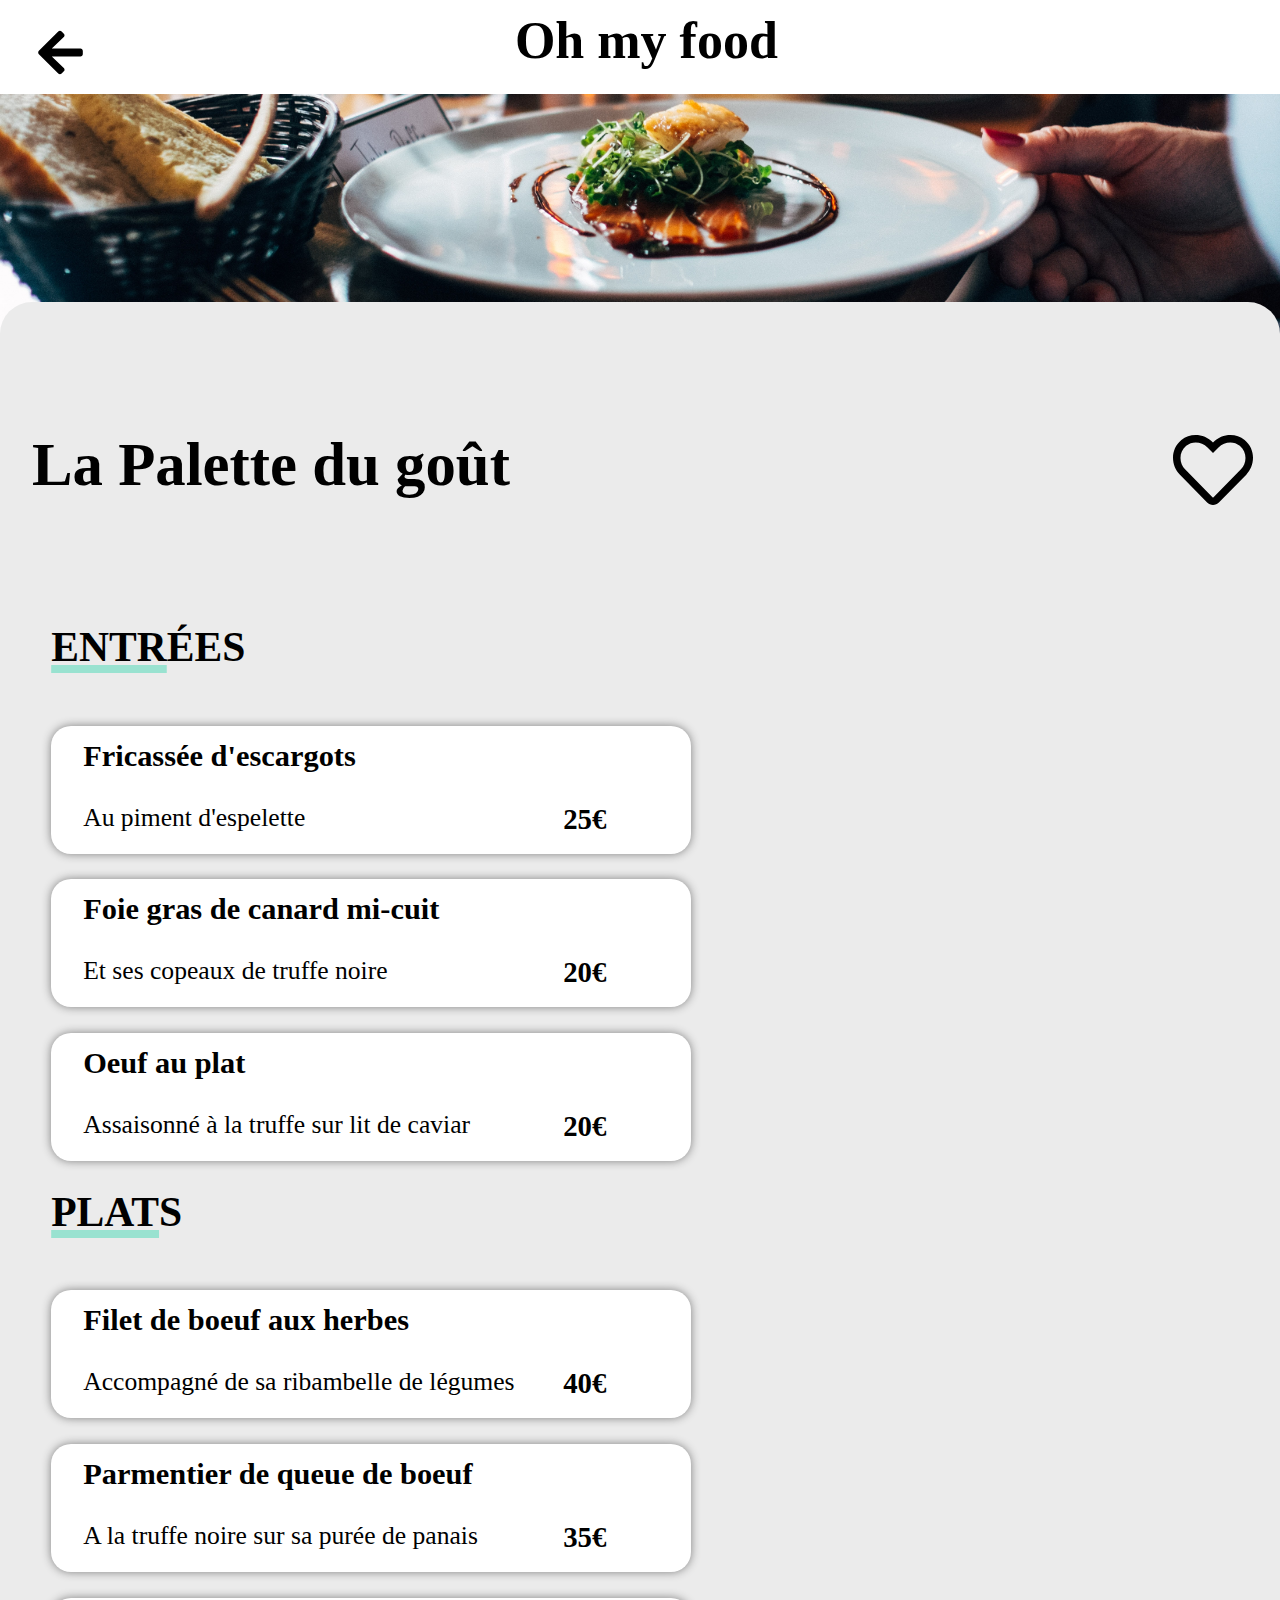
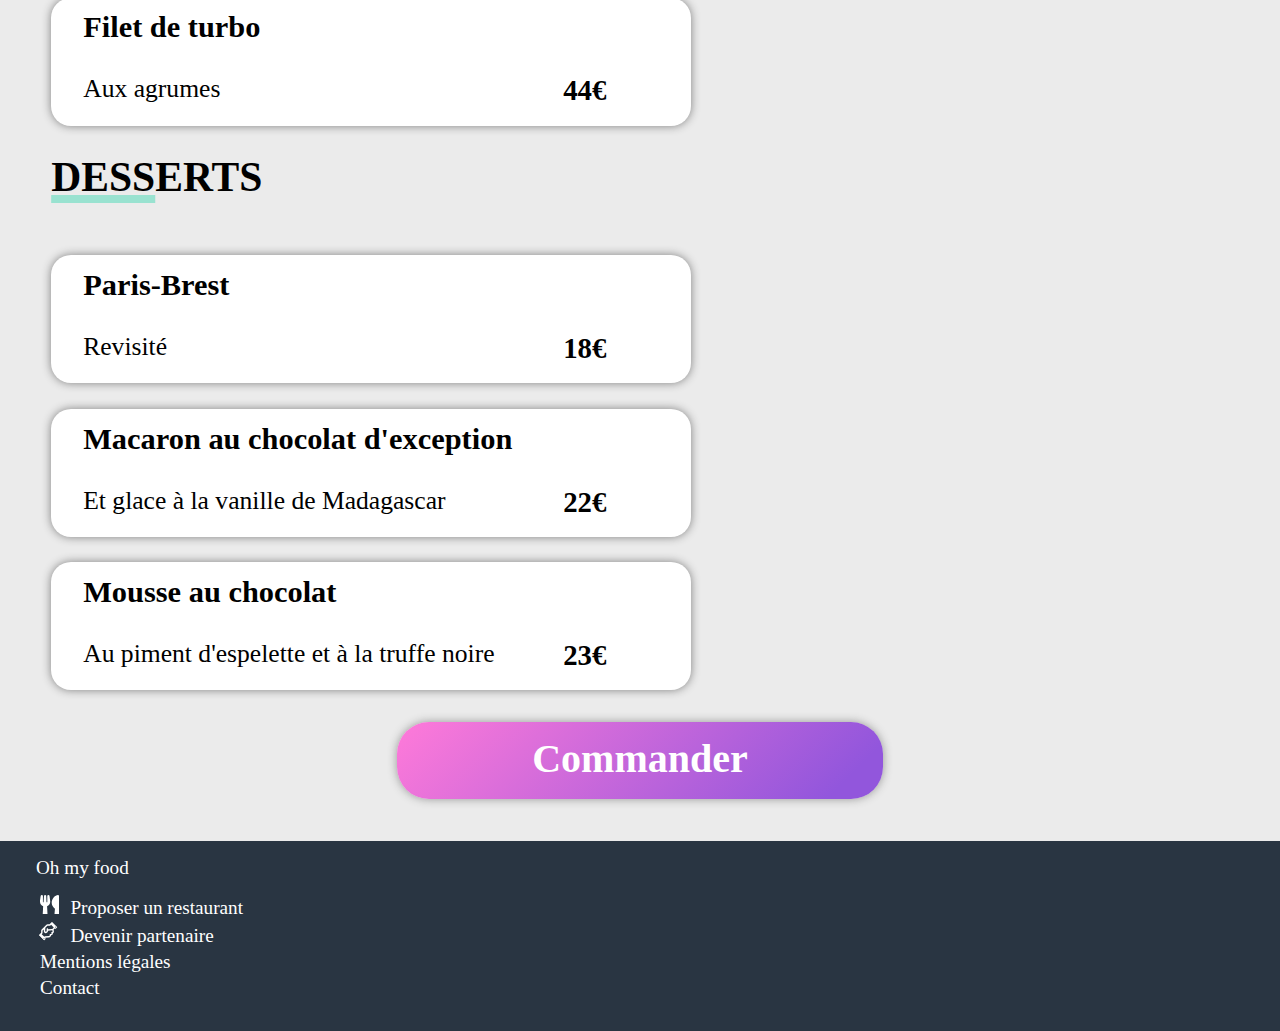
==== menu_1.html @ ae0f902d "Intégration des 4 menus" ====
<!DOCTYPE html>
<html lang="fr">
<head>
    <meta charset="UTF-8">
    <meta http-equiv="X-UA-Compatible" content="IE=edge">
    <meta name="viewport" content="width=device-width, initial-scale=1.0">
    <link rel="stylesheet" href="sass/main.css">
    <title>La Palette du goût</title>
</head>
<body class="menu">
    <header class="menu__header">
        <a href="index.html" class="menu__header__iconeRetour"></a>
        <h1 class="menu__header__logo">Oh my food</h1>
        <div class="menu__header__photo--1"></div>
    </header>
    <div class="menu__titre">
        <h2>La Palette du goût</h2>
        <div class="coeur"></div>
    </div>
    <section class="menu__entrees">
        <h3><span class="souligne">Entr</span>ées</h3>
        <input type="checkbox" id="Menu1_Item1">
        <label for="Menu1_Item1" class="item item--A1">
            <p class="item__principal">Fricassée d'escargots</p>
            <p class="item__secondaire">Au piment d'espelette</p>
            <p class="item__prix">25€</p>
            <div class="item__encoche">
                <img src="Public/img/icones/Encoche.svg" alt="">
            </div>
        </label>
        <input type="checkbox" id="Menu1_Item2">
        <label for="Menu1_Item2" class="item item--A2">
            <p class="item__principal">Foie gras de canard mi-cuit</p>
            <p class="item__secondaire">Et ses copeaux de truffe noire</p>
            <p class="item__prix">20€</p>
            <div class="item__encoche">
                <img src="Public/img/icones/Encoche.svg" alt="">
            </div>
        </label>
        <input type="checkbox" id="Menu1_Item3">
        <label for="Menu1_Item3" class="item item--A3">
            <p class="item__principal">Oeuf au plat</p>
            <p class="item__secondaire">Assaisonné à la truffe sur lit de caviar</p>
            <p class="item__prix">20€</p>
            <div class="item__encoche">
                <img src="Public/img/icones/Encoche.svg" alt="">
            </div>
        </label>
    </section>
    <section class="menu__plats">
        <h3><span class="souligne">Plat</span>s</h3>
        <input type="checkbox" id="Menu1_Item4">
        <label for="Menu1_Item4" class="item item--A4">
            <p class="item__principal">Filet de boeuf aux herbes</p>
            <p class="item__secondaire">Accompagné de sa ribambelle de légumes</p>
            <p class="item__prix">40€</p>
            <div class="item__encoche">
                <img src="Public/img/icones/Encoche.svg" alt="">
            </div>
        </label>
        <input type="checkbox" id="Menu1_Item5">
        <label for="Menu1_Item5" class="item item--A5">
            <p class="item__principal">Parmentier de queue de boeuf</p>
            <p class="item__secondaire">A la truffe noire sur sa purée de panais</p>
            <p class="item__prix">35€</p>
            <div class="item__encoche">
                <img src="Public/img/icones/Encoche.svg" alt="">
            </div>
        </label>
        <input type="checkbox" id="Menu1_Item6">
        <label for="Menu1_Item6" class="item item--A6">
            <p class="item__principal">Filet de turbo</p>
            <p class="item__secondaire">Aux agrumes</p>
            <p class="item__prix">44€</p>
            <div class="item__encoche">
                <img src="Public/img/icones/Encoche.svg" alt="">
            </div>
        </label>
    </section>
    <section class="menu__desserts">
        <h3><span class="souligne">Dess</span>erts</h3>
        <input type="checkbox" id="Menu1_Item7">
        <label for="Menu1_Item7" class="item item--A7">
            <p class="item__principal">Paris-Brest</p>
            <p class="item__secondaire">Revisité</p>
            <p class="item__prix">18€</p>
            <div class="item__encoche">
                <img src="Public/img/icones/Encoche.svg" alt="">
            </div>
        </label>
        <input type="checkbox" id="Menu1_Item8">
        <label for="Menu1_Item8" class="item item--A8">
            <p class="item__principal">Macaron au chocolat d'exception</p>
            <p class="item__secondaire">Et glace à la vanille de Madagascar</p>
            <p class="item__prix">22€</p>
            <div class="item__encoche">
                <img src="Public/img/icones/Encoche.svg" alt="">
            </div>
        </label>
        <input type="checkbox" id="Menu1_Item9">
        <label for="Menu1_Item9" class="item item--A9">
            <p class="item__principal">Mousse au chocolat</p>
            <p class="item__secondaire">Au piment d'espelette et à la truffe noire</p>
            <p class="item__prix">23€</p>
            <div class="item__encoche">
                <img src="Public/img/icones/Encoche.svg" alt="">
            </div>
        </label>
    </section>
    <div class="menu__commande">
        <div class="bouton">Commander</div>
    </div>
    <footer class="menu__footer">
        <div class="menu__footer__logo">Oh my food</div>
        <nav class="menu__footer__navigation">
            <ul>
                <li>Proposer un restaurant</li>
                <li>Devenir partenaire</li>
                <li>Mentions légales</li>
                <li>Contact</li>
            </ul>
        </nav>
    </footer>
</body>
</html>
---- sass/main.css ----
@font-face {
  font-family: 'Roboto';
  src: url("../../Public/fonts/Roboto-Regular.ttf") format("truetype");
}

@font-face {
  font-family: 'Shrikhand';
  src: url("../../Public/fonts/Shrikhand-Regular.ttf") format("truetype");
}

@-webkit-keyframes Rotation {
  0% {
    -webkit-transform: rotate(0deg);
            transform: rotate(0deg);
  }
  10% {
    -webkit-transform: rotate(40deg);
            transform: rotate(40deg);
  }
  20% {
    -webkit-transform: rotate(80deg);
            transform: rotate(80deg);
  }
  30% {
    -webkit-transform: rotate(120deg);
            transform: rotate(120deg);
  }
  40% {
    -webkit-transform: rotate(160deg);
            transform: rotate(160deg);
  }
  50% {
    -webkit-transform: rotate(200deg);
            transform: rotate(200deg);
  }
  60% {
    -webkit-transform: rotate(240deg);
            transform: rotate(240deg);
  }
  70% {
    -webkit-transform: rotate(280deg);
            transform: rotate(280deg);
  }
  80% {
    -webkit-transform: rotate(320deg);
            transform: rotate(320deg);
  }
  90% {
    -webkit-transform: rotate(360deg);
            transform: rotate(360deg);
  }
  100% {
    -webkit-transform: rotate(360deg);
            transform: rotate(360deg);
  }
}

@keyframes Rotation {
  0% {
    -webkit-transform: rotate(0deg);
            transform: rotate(0deg);
  }
  10% {
    -webkit-transform: rotate(40deg);
            transform: rotate(40deg);
  }
  20% {
    -webkit-transform: rotate(80deg);
            transform: rotate(80deg);
  }
  30% {
    -webkit-transform: rotate(120deg);
            transform: rotate(120deg);
  }
  40% {
    -webkit-transform: rotate(160deg);
            transform: rotate(160deg);
  }
  50% {
    -webkit-transform: rotate(200deg);
            transform: rotate(200deg);
  }
  60% {
    -webkit-transform: rotate(240deg);
            transform: rotate(240deg);
  }
  70% {
    -webkit-transform: rotate(280deg);
            transform: rotate(280deg);
  }
  80% {
    -webkit-transform: rotate(320deg);
            transform: rotate(320deg);
  }
  90% {
    -webkit-transform: rotate(360deg);
            transform: rotate(360deg);
  }
  100% {
    -webkit-transform: rotate(360deg);
            transform: rotate(360deg);
  }
}

@-webkit-keyframes Deroulement {
  0% {
    opacity: 0;
    margin-top: 10px;
  }
  100% {
    opacity: 1;
    margin-top: 0px;
  }
}

@keyframes Deroulement {
  0% {
    opacity: 0;
    margin-top: 10px;
  }
  100% {
    opacity: 1;
    margin-top: 0px;
  }
}

input[id*=Item] {
  display: none;
}

.item {
  display: block;
  position: relative;
  -webkit-box-sizing: border-box;
          box-sizing: border-box;
  overflow: hidden;
  -ms-flex-negative: 5;
      flex-shrink: 5;
  -webkit-box-flex: 0;
      -ms-flex-positive: 0;
          flex-grow: 0;
  margin: 0.8rem 4%;
  padding: 0;
  background-color: white;
  border-radius: 20px;
  -webkit-box-shadow: 0 0 10px grey;
          box-shadow: 0 0 10px grey;
  font-family: 'Roboto';
  -webkit-transition: all ease 2s;
  transition: all ease 2s;
}

@media screen and (max-width: 400px) {
  .item {
    width: 19rem;
    height: 3.8rem;
  }
}

@media screen and (min-width: 400px) and (max-width: 450px) {
  .item {
    width: 22rem;
    height: 4.4rem;
  }
}

@media screen and (min-width: 450px) and (max-width: 500px) {
  .item {
    width: 25rem;
    height: 5rem;
  }
}

@media screen and (min-width: 500px) and (max-width: 550px) {
  .item {
    width: 28rem;
    height: 5.6rem;
  }
}

@media screen and (min-width: 550px) and (max-width: 600px) {
  .item {
    width: 31rem;
    height: 6.2rem;
  }
}

@media screen and (min-width: 600px) and (max-width: 650px) {
  .item {
    width: 34rem;
    height: 6.8rem;
  }
}

@media screen and (min-width: 650px) and (max-width: 700px) {
  .item {
    width: 37rem;
    height: 7.4rem;
  }
}

@media screen and (min-width: 700px) {
  .item {
    width: 40rem;
    height: 8rem;
  }
}

.item__principal {
  -webkit-box-sizing: border-box;
          box-sizing: border-box;
  position: relative;
  padding: 2.0% 0 0 5%;
  width: 100%;
  height: 50%;
  margin: 0;
  border-top-left-radius: 20px;
  border-top-right-radius: 20px;
  overflow: hidden;
  white-space: nowrap;
  text-overflow: ellipsis;
  font-weight: bold;
  -webkit-transition: all 0.6s ease-in-out;
  transition: all 0.6s ease-in-out;
}

@media screen and (max-width: 400px) {
  .item__principal {
    font-size: 0.9rem;
  }
}

@media screen and (min-width: 400px) and (max-width: 450px) {
  .item__principal {
    font-size: 1rem;
  }
}

@media screen and (min-width: 450px) and (max-width: 500px) {
  .item__principal {
    font-size: 1.1rem;
  }
}

@media screen and (min-width: 500px) and (max-width: 550px) {
  .item__principal {
    font-size: 1.3rem;
  }
}

@media screen and (min-width: 550px) and (max-width: 600px) {
  .item__principal {
    font-size: 1.4rem;
  }
}

@media screen and (min-width: 600px) and (max-width: 650px) {
  .item__principal {
    font-size: 1.5rem;
  }
}

@media screen and (min-width: 650px) and (max-width: 700px) {
  .item__principal {
    font-size: 1.6rem;
  }
}

@media screen and (min-width: 700px) and (max-width: 750px) {
  .item__principal {
    font-size: 1.7rem;
  }
}

@media screen and (min-width: 750px) and (max-width: 800px) {
  .item__principal {
    font-size: 1.8rem;
  }
}

@media screen and (min-width: 800px) {
  .item__principal {
    font-size: 1.9rem;
  }
}

.item__secondaire {
  -webkit-box-sizing: border-box;
          box-sizing: border-box;
  position: relative;
  width: 80%;
  height: 50%;
  margin: 0;
  padding: 2.0% 0 0 5%;
  border-bottom-left-radius: 20px;
  overflow: hidden;
  white-space: nowrap;
  text-overflow: ellipsis;
  font-size: 0.8rem;
  -webkit-transition: all 0.6s ease-in-out;
  transition: all 0.6s ease-in-out;
}

@media screen and (max-width: 400px) {
  .item__secondaire {
    font-size: 0.7rem;
  }
}

@media screen and (min-width: 400px) and (max-width: 450px) {
  .item__secondaire {
    font-size: 0.8rem;
  }
}

@media screen and (min-width: 450px) and (max-width: 500px) {
  .item__secondaire {
    font-size: 0.9rem;
  }
}

@media screen and (min-width: 500px) and (max-width: 550px) {
  .item__secondaire {
    font-size: 1rem;
  }
}

@media screen and (min-width: 550px) and (max-width: 600px) {
  .item__secondaire {
    font-size: 1.1rem;
  }
}

@media screen and (min-width: 600px) and (max-width: 650px) {
  .item__secondaire {
    font-size: 1.2rem;
  }
}

@media screen and (min-width: 650px) and (max-width: 700px) {
  .item__secondaire {
    font-size: 1.3rem;
  }
}

@media screen and (min-width: 700px) and (max-width: 750px) {
  .item__secondaire {
    font-size: 1.4rem;
  }
}

@media screen and (min-width: 750px) and (max-width: 800px) {
  .item__secondaire {
    font-size: 1.5rem;
  }
}

@media screen and (min-width: 800px) {
  .item__secondaire {
    font-size: 1.6rem;
  }
}

.item__prix {
  -webkit-box-sizing: border-box;
          box-sizing: border-box;
  position: relative;
  width: 20%;
  height: 50%;
  margin: 0;
  padding: 2.0% 0 0 0;
  bottom: 50%;
  left: 80%;
  border-bottom-right-radius: 20px;
  font-weight: bold;
  text-align: left;
  -webkit-transition: all 0.6s ease-in-out;
  transition: all 0.6s ease-in-out;
}

@media screen and (max-width: 400px) {
  .item__prix {
    font-size: 0.9rem;
  }
}

@media screen and (min-width: 400px) and (max-width: 450px) {
  .item__prix {
    font-size: 1rem;
  }
}

@media screen and (min-width: 450px) and (max-width: 500px) {
  .item__prix {
    font-size: 1.1rem;
  }
}

@media screen and (min-width: 500px) and (max-width: 550px) {
  .item__prix {
    font-size: 1.2rem;
  }
}

@media screen and (min-width: 550px) and (max-width: 600px) {
  .item__prix {
    font-size: 1.3rem;
  }
}

@media screen and (min-width: 600px) and (max-width: 650px) {
  .item__prix {
    font-size: 1.4rem;
  }
}

@media screen and (min-width: 650px) and (max-width: 700px) {
  .item__prix {
    font-size: 1.5rem;
  }
}

@media screen and (min-width: 700px) and (max-width: 750px) {
  .item__prix {
    font-size: 1.6rem;
  }
}

@media screen and (min-width: 750px) and (max-width: 800px) {
  .item__prix {
    font-size: 1.7rem;
  }
}

@media screen and (min-width: 800px) {
  .item__prix {
    font-size: 1.8rem;
  }
}

.item__encoche {
  position: relative;
  -webkit-box-sizing: border-box;
          box-sizing: border-box;
  width: 0%;
  height: 100%;
  margin: 0;
  bottom: 150%;
  left: 100%;
  margin: 0;
  background-color: #99E2D0;
  border-radius: 0 20px 20px 0;
  -webkit-transition: all 0.5s ease-in-out;
  transition: all 0.5s ease-in-out;
}

.item__encoche img {
  position: absolute;
  -webkit-box-sizing: border-box;
          box-sizing: border-box;
  background-color: #fff;
  width: 30px;
  height: 30px;
  border-radius: 50% 50%;
  margin: 0;
  padding: 4%;
  bottom: 24%;
}

@media screen and (max-width: 400px) {
  .item__encoche img {
    width: 30px;
    height: 30px;
  }
}

@media screen and (min-width: 400px) and (max-width: 450px) {
  .item__encoche img {
    width: 34px;
    height: 34px;
  }
}

@media screen and (min-width: 450px) and (max-width: 500px) {
  .item__encoche img {
    width: 38px;
    height: 38px;
  }
}

@media screen and (min-width: 500px) and (max-width: 550px) {
  .item__encoche img {
    width: 42px;
    height: 42px;
  }
}

@media screen and (min-width: 550px) and (max-width: 600px) {
  .item__encoche img {
    width: 46px;
    height: 46px;
  }
}

@media screen and (min-width: 600px) and (max-width: 650px) {
  .item__encoche img {
    width: 50px;
    height: 50px;
  }
}

@media screen and (min-width: 650px) and (max-width: 700px) {
  .item__encoche img {
    width: 54px;
    height: 54px;
  }
}

@media screen and (min-width: 700px) and (max-width: 750px) {
  .item__encoche img {
    width: 58px;
    height: 58px;
  }
}

@media screen and (min-width: 750px) and (max-width: 800px) {
  .item__encoche img {
    width: 62px;
    height: 62px;
  }
}

@media screen and (min-width: 800px) {
  .item__encoche img {
    width: 66px;
    height: 66px;
  }
}

.item:hover > .item__principal, input:checked + label > .item__principal {
  border-top-right-radius: 0;
  width: 80%;
}

.item:hover > .item__secondaire, input:checked + label > .item__secondaire {
  width: 60%;
}

.item:hover > .item__prix, input:checked + label > .item__prix {
  border-bottom-right-radius: 0;
  left: 60%;
  padding: 2.0% 5% 0 5%;
}

.item:hover > .item__encoche, input:checked + label > .item__encoche {
  padding: 5%;
  left: 80%;
  width: 20%;
}

input:not(:checked) + label:hover > .item__encoche img {
  -webkit-animation: Rotation 0.6s linear 0s 1 normal;
          animation: Rotation 0.6s linear 0s 1 normal;
}

.carte {
  -webkit-box-sizing: border-box;
          box-sizing: border-box;
  position: relative;
  width: 90%;
  max-width: 43rem;
  height: 18rem;
  margin: 0 5% 8% 5%;
  padding: 0;
  border-radius: 2rem 2rem;
  background-color: #fff;
  display: -webkit-box;
  display: -ms-flexbox;
  display: flex;
  -webkit-box-orient: vertical;
  -webkit-box-direction: normal;
      -ms-flex-flow: column nowrap;
          flex-flow: column nowrap;
  -webkit-box-pack: start;
      -ms-flex-pack: start;
          justify-content: flex-start;
  font-size: 1rem;
}

@media screen and (min-width: 500px) {
  .carte {
    height: 22rem;
  }
}

@media screen and (min-width: 1150px) {
  .carte {
    margin: 2.5rem auto;
    width: 32rem;
  }
}

.carte:hover {
  -webkit-box-shadow: 0 0 1.5rem #9356dc;
          box-shadow: 0 0 1.5rem #9356dc;
}

.carte:-webkit-any-link {
  -webkit-text-decoration: 0;
          text-decoration: 0;
  color: black;
  font-weight: normal;
}

.carte:-moz-any-link {
  text-decoration: 0;
  color: black;
  font-weight: normal;
}

.carte:any-link {
  -webkit-text-decoration: 0;
          text-decoration: 0;
  color: black;
  font-weight: normal;
}

.carte__photo {
  -webkit-box-sizing: border-box;
          box-sizing: border-box;
  position: relative;
  width: 100%;
  height: 70%;
  margin: 0 0 4% 0;
  padding: 0;
  border-top-left-radius: 2rem 2rem;
  border-top-right-radius: 2rem 2rem;
}

@media screen and (min-width: 500px) {
  .carte__photo {
    height: 75%;
  }
}

.carte__photo__nouveau {
  -webkit-box-sizing: border-box;
          box-sizing: border-box;
  position: absolute;
  width: 25%;
  min-width: 5.5rem;
  max-width: 9rem;
  height: 12%;
  min-height: 2rem;
  max-width: 4rem;
  top: 10%;
  right: 4%;
  padding: 1.8% 2% 1.5% 2%;
  background-color: #98e2cf;
  color: #26876f;
  font-weight: bold;
  text-align: center;
}

@media screen and (min-width: 500px) {
  .carte__photo__nouveau {
    height: 12%;
    padding: 1% 1.5% 1% 1.5%;
  }
}

.carte__photo--1 {
  background-image: url(../../public/img/restaurants/LaPaletteDuGout.jpg);
  background-repeat: no-repeat;
  background-size: cover;
  background-position: center;
}

@media screen and (min-width: 430px) {
  .carte__photo--1 {
    background-position: top 20%;
  }
}

.carte__photo--2 {
  background-image: url(../../public/img/restaurants/LaNoteEnchantee.jpg);
  background-repeat: no-repeat;
  background-size: cover;
  background-position: top 55% left 0%;
}

@media screen and (min-width: 380px) {
  .carte__photo--2 {
    background-position: top 60%;
  }
}

@media screen and (min-width: 400px) {
  .carte__photo--2 {
    background-position: top 90%;
  }
}

@media screen and (min-width: 500px) {
  .carte__photo--2 {
    background-position: top 90%;
  }
}

.carte__photo--3 {
  background-image: url(../../public/img/restaurants/LaFrancaise.jpg);
  background-repeat: no-repeat;
  background-size: cover;
  background-position: top 60% left 35%;
}

@media screen and (min-width: 400px) {
  .carte__photo--3 {
    background-position: top 90% left 25%;
  }
}

.carte__photo--4 {
  background-image: url(../../public/img/restaurants/LeDeliceDesSens.jpg);
  background-repeat: no-repeat;
  background-size: cover;
  background-position: top 80% left 0%;
}

.carte__nom {
  -webkit-box-sizing: border-box;
          box-sizing: border-box;
  position: relative;
  display: -webkit-box;
  display: -ms-flexbox;
  display: flex;
  -webkit-box-orient: horizontal;
  -webkit-box-direction: normal;
      -ms-flex-flow: row nowrap;
          flex-flow: row nowrap;
  -webkit-box-pack: start;
      -ms-flex-pack: start;
          justify-content: flex-start;
  width: 100%;
  height: 12.5%;
  padding: 0;
  margin: 2% 2% 0 5%;
  font-size: 1.2rem;
}

@media screen and (min-width: 500px) {
  .carte__nom {
    margin: -1% 2% 1% 5%;
    height: 10%;
    font-size: 1.4rem;
  }
}

.carte__nom__texte {
  -webkit-box-sizing: border-box;
          box-sizing: border-box;
  position: absolute;
  top: 0%;
  left: 0%;
  width: 70%;
  height: 100%;
  padding: 0;
  margin: 0;
  font-weight: bold;
}

.carte__nom__coeur {
  -webkit-box-sizing: border-box;
          box-sizing: border-box;
  position: absolute;
  top: 0%;
  left: 83%;
  background-image: url(../../public/img/icones/CoeurVide.svg);
  background-repeat: no-repeat;
  background-size: cover;
  width: 1.8rem;
  height: 1.8rem;
  padding: 0;
  margin: 0;
  -webkit-transition: all ease 500ms;
  transition: all ease 500ms;
}

@media screen and (min-width: 500px) {
  .carte__nom__coeur {
    width: 2.25rem;
    height: 2.25rem;
    left: 80%;
  }
}

.carte__nom__coeur:hover {
  background-image: url(../../public/img/icones/CoeurPlein.svg);
}

.carte__lieu {
  -webkit-box-sizing: border-box;
          box-sizing: border-box;
  position: relative;
  width: 100%;
  height: 15%;
  padding: 0;
  margin: -2% 2% 1% 5%;
  font-size: 1.1rem;
}

@media screen and (min-width: 500px) {
  .carte__lieu {
    height: 12.5%;
    font-size: 1.3rem;
  }
}

.fonction__carte {
  -webkit-box-sizing: border-box;
          box-sizing: border-box;
  position: relative;
  display: -webkit-box;
  display: -ms-flexbox;
  display: flex;
  -webkit-box-orient: horizontal;
  -webkit-box-direction: normal;
      -ms-flex-flow: row nowrap;
          flex-flow: row nowrap;
  -webkit-box-pack: start;
      -ms-flex-pack: start;
          justify-content: flex-start;
  -webkit-box-align: center;
      -ms-flex-align: center;
          align-items: center;
  background-color: #ebebeb;
  width: 90%;
  max-width: 35rem;
  height: 5rem;
  margin: 6% 5% 6% 5%;
  padding: 0;
  border-radius: 1rem 1rem;
  -webkit-box-shadow: 0 0 0.8rem #afafaf;
          box-shadow: 0 0 0.8rem #afafaf;
}

@media screen and (min-width: 400px) {
  .fonction__carte {
    height: 6rem;
  }
}

@media screen and (min-width: 550px) {
  .fonction__carte {
    height: 7rem;
  }
}

@media screen and (min-width: 1150px) {
  .fonction__carte {
    height: 6rem;
    width: 22rem;
    margin: 3rem 1rem;
  }
}

.fonction__carte__num {
  -webkit-box-sizing: border-box;
          box-sizing: border-box;
  position: absolute;
  width: 2rem;
  height: 2rem;
  margin: 0;
  padding: 0.4em;
  left: -5%;
  border-radius: 50% 50%;
  background-color: #9356DC;
  text-align: center;
  font-weight: bold;
  font-size: 1rem;
  color: white;
}

@media screen and (min-width: 425px) {
  .fonction__carte__num {
    left: -4.75%;
  }
}

@media screen and (min-width: 450px) {
  .fonction__carte__num {
    left: -4.5%;
    width: 2.25rem;
    height: 2.25rem;
    font-size: 1.2rem;
    padding: 0.35em;
  }
}

@media screen and (min-width: 475px) {
  .fonction__carte__num {
    left: -4.25%;
  }
}

@media screen and (min-width: 500px) {
  .fonction__carte__num {
    left: -4%;
  }
}

@media screen and (min-width: 525px) {
  .fonction__carte__num {
    left: -3.75%;
  }
}

@media screen and (min-width: 550px) {
  .fonction__carte__num {
    left: -3.85%;
    width: 2.5rem;
    height: 2.5rem;
    font-size: 1.4rem;
    padding: 0.25em;
  }
}

@media screen and (min-width: 575px) {
  .fonction__carte__num {
    left: -3.7%;
  }
}

@media screen and (min-width: 600px) {
  .fonction__carte__num {
    left: -3.6%;
  }
}

@media screen and (min-width: 625px) {
  .fonction__carte__num {
    left: -3.3%;
  }
}

@media screen and (min-width: 1150px) {
  .fonction__carte__num {
    left: -5%;
  }
}

.fonction__carte__icone {
  -webkit-box-sizing: border-box;
          box-sizing: border-box;
  position: absolute;
  width: 1.5rem;
  height: 1.5rem;
  left: 13%;
}

.fonction__carte__icone--1 {
  background-image: url(../../public/img/icones/Smartphone.svg);
  background-repeat: no-repeat;
  background-size: contain;
}

.fonction__carte__icone--2 {
  background-image: url(../../public/img/icones/Liste.svg);
  background-repeat: no-repeat;
  background-size: contain;
}

.fonction__carte__icone--3 {
  background-image: url(../../public/img/icones/Store.svg);
  background-repeat: no-repeat;
  background-size: contain;
}

@media screen and (min-width: 400px) {
  .fonction__carte__icone {
    width: 1.7rem;
    height: 1.7rem;
  }
}

@media screen and (min-width: 550px) {
  .fonction__carte__icone {
    width: 2rem;
    height: 2rem;
  }
}

@media screen and (min-width: 650px) {
  .fonction__carte__icone {
    width: 2.1rem;
    height: 2.1rem;
  }
}

.fonction__carte__texte {
  -webkit-box-sizing: border-box;
          box-sizing: border-box;
  position: absolute;
  width: 70%;
  height: 1.5rem;
  left: 27%;
  font-size: 1rem;
}

@media screen and (min-width: 400px) {
  .fonction__carte__texte {
    font-size: 1.2rem;
  }
}

@media screen and (min-width: 550px) {
  .fonction__carte__texte {
    font-size: 1.4rem;
  }
}

.Accueil {
  -webkit-box-sizing: border-box;
          box-sizing: border-box;
  position: relative;
  box-sizing: border-box;
  margin: 0;
  min-width: 320px;
  background-color: #ebebeb;
  font-family: 'Roboto';
}

.Accueil .header {
  -webkit-box-sizing: border-box;
          box-sizing: border-box;
  width: 100%;
  margin: 0;
  padding: 0 0 2% 0;
}

.Accueil .header__logo {
  -webkit-box-sizing: border-box;
          box-sizing: border-box;
  position: relative;
  width: 100%;
  height: 2.5rem;
  margin-top: 1%;
  font-family: 'Shrikhand';
  font-size: 2rem;
  text-align: center;
}

@media screen and (min-width: 400px) {
  .Accueil .header__logo {
    font-size: 2.25rem;
  }
}

@media screen and (min-width: 500px) {
  .Accueil .header__logo {
    font-size: 2.5rem;
  }
}

@media screen and (min-width: 600px) {
  .Accueil .header__logo {
    font-size: 2.75rem;
  }
}

@media screen and (min-width: 700px) {
  .Accueil .header__logo {
    font-size: 3rem;
  }
}

@media screen and (min-width: 800px) {
  .Accueil .header__logo {
    font-size: 3.25rem;
  }
}

.Accueil .header__localisation {
  -webkit-box-sizing: border-box;
          box-sizing: border-box;
  position: relative;
  width: 100%;
  height: 3rem;
  margin: 0;
  padding: 0 20%;
  display: -webkit-box;
  display: -ms-flexbox;
  display: flex;
  -webkit-box-orient: horizontal;
  -webkit-box-direction: normal;
      -ms-flex-flow: row nowrap;
          flex-flow: row nowrap;
  -webkit-box-pack: center;
      -ms-flex-pack: center;
          justify-content: center;
  background-color: #afafaf;
}

@media screen and (min-width: 450px) {
  .Accueil .header__localisation {
    padding: 0 24%;
  }
}

@media screen and (min-width: 550px) {
  .Accueil .header__localisation {
    padding: 0 25%;
  }
}

@media screen and (min-width: 650px) {
  .Accueil .header__localisation {
    padding: 0 26%;
  }
}

@media screen and (min-width: 750px) {
  .Accueil .header__localisation {
    padding: 0 27%;
  }
}

@media screen and (min-width: 950px) {
  .Accueil .header__localisation {
    padding: 0 32%;
  }
}

.Accueil .header__localisation__icone {
  -webkit-box-sizing: border-box;
          box-sizing: border-box;
  position: relative;
  width: 2rem;
  height: 2rem;
  margin: auto 0.25rem auto 0;
  background-image: url(../../public/img/icones/Localisation.svg);
  background-color: #afafaf;
  background-position: center;
  background-repeat: no-repeat;
  background-size: 50%;
}

.Accueil .header__localisation__champ {
  -webkit-box-sizing: border-box;
          box-sizing: border-box;
  position: relative;
  width: 65%;
  height: 100%;
  margin: 0 0 0 0.25rem;
  border: 0;
  outline: 0;
  background-color: #afafaf;
  color: black;
  font-size: 1rem;
}

.Accueil .header__titre1 {
  -webkit-box-sizing: border-box;
          box-sizing: border-box;
  position: relative;
  width: 100%;
  height: auto;
  margin: 5% 0 1% 0;
  padding: 0 16% 0 16%;
  font-size: 1.5rem;
  text-align: center;
}

@media screen and (min-width: 700px) {
  .Accueil .header__titre1 {
    font-size: 1.7rem;
  }
}

@media screen and (min-width: 800px) {
  .Accueil .header__titre1 {
    margin: 3% 0 1% 0;
  }
}

@media screen and (min-width: 1000px) {
  .Accueil .header__titre1 {
    margin: 2% 0 1% 0;
    font-size: 2rem;
  }
}

.Accueil .header__titre2 {
  -webkit-box-sizing: border-box;
          box-sizing: border-box;
  position: relative;
  width: 100%;
  height: auto;
  margin: 1% 0 3% 0;
  padding: 0 7% 0 7%;
  text-align: center;
  font-size: 1rem;
  font-weight: normal;
}

@media screen and (min-width: 700px) {
  .Accueil .header__titre2 {
    font-size: 1.2rem;
  }
}

@media screen and (min-width: 800px) {
  .Accueil .header__titre2 {
    margin: 1% 0 1% 0;
  }
}

@media screen and (min-width: 1000px) {
  .Accueil .header__titre2 {
    font-size: 1.5rem;
    margin: 0.5% 0 2% 0;
  }
}

.Accueil .header__bouton {
  position: relative;
  width: 60%;
  min-width: 13rem;
  max-width: 18rem;
  height: 2.5rem;
  margin: 5% auto;
  padding-top: 0.8rem;
  background: linear-gradient(135deg, #ff7ad9, #9256dc 90%);
  border-radius: 2rem 2rem;
  -webkit-box-shadow: 0 0 0.6rem #969696;
          box-shadow: 0 0 0.6rem #969696;
  text-align: center;
  font-size: 0.9rem;
  font-weight: bold;
  color: white;
}

@media screen and (min-width: 360px) {
  .Accueil .header__bouton {
    font-size: 1rem;
  }
}

@media screen and (min-width: 420px) {
  .Accueil .header__bouton {
    font-size: 1.2rem;
  }
}

@media screen and (min-width: 800px) {
  .Accueil .header__bouton {
    margin: 2% auto;
  }
}

@media screen and (min-width: 900px) {
  .Accueil .header__bouton {
    font-size: 1.3rem;
  }
}

@media screen and (min-width: 1000px) {
  .Accueil .header__bouton {
    margin: 1% auto;
  }
}

.Accueil .header__bouton:hover {
  background: linear-gradient(135deg, #ff8fdf, #bb95e9 90%);
  -webkit-box-shadow: 0 0 1.2rem #969696;
          box-shadow: 0 0 1.2rem #969696;
  cursor: pointer;
}

.Accueil .fonction {
  -webkit-box-sizing: border-box;
          box-sizing: border-box;
  position: relative;
  width: 100%;
  padding: 2rem 0.75rem 2rem 0.75rem;
  margin: 0;
  background-color: #fff;
}

@media screen and (min-width: 1150px) {
  .Accueil .fonction {
    display: -webkit-box;
    display: -ms-flexbox;
    display: flex;
    -webkit-box-orient: horizontal;
    -webkit-box-direction: normal;
        -ms-flex-flow: row wrap;
            flex-flow: row wrap;
    -webkit-box-pack: space-evenly;
        -ms-flex-pack: space-evenly;
            justify-content: space-evenly;
    -webkit-box-align: start;
        -ms-flex-align: start;
            align-items: flex-start;
  }
}

.Accueil .fonction__titre {
  -webkit-box-sizing: border-box;
          box-sizing: border-box;
  position: relative;
  width: 100%;
  font-size: 1.8rem;
  margin-left: 6%;
}

@media screen and (min-width: 1150px) {
  .Accueil .fonction__titre {
    margin-bottom: 0;
    text-align: center;
    font-size: 2rem;
  }
}

.Accueil .resto {
  -webkit-box-sizing: border-box;
          box-sizing: border-box;
  position: relative;
  display: -webkit-box;
  display: -ms-flexbox;
  display: flex;
  -webkit-box-orient: vertical;
  -webkit-box-direction: normal;
      -ms-flex-flow: column nowrap;
          flex-flow: column nowrap;
  -webkit-box-pack: space-evenly;
      -ms-flex-pack: space-evenly;
          justify-content: space-evenly;
  width: 100%;
  padding: 2rem 0.75rem 1rem 0.75rem;
  margin: 1rem 0 2rem 0;
  background-color: #ebebeb;
  text-decoration: none;
  color: black;
  font-weight: normal;
}

@media screen and (min-width: 1150px) {
  .Accueil .resto {
    display: -webkit-box;
    display: -ms-flexbox;
    display: flex;
    -webkit-box-orient: horizontal;
    -webkit-box-direction: normal;
        -ms-flex-flow: row wrap;
            flex-flow: row wrap;
    -webkit-box-pack: space-evenly;
        -ms-flex-pack: space-evenly;
            justify-content: space-evenly;
    width: 100%;
  }
}

.Accueil .resto__titre {
  -webkit-box-sizing: border-box;
          box-sizing: border-box;
  position: relative;
  width: 100%;
  font-size: 1.8rem;
  margin-left: 6%;
}

@media screen and (min-width: 1150px) {
  .Accueil .resto__titre {
    text-align: center;
    font-size: 2rem;
  }
}

.Accueil .footer {
  position: relative;
  -webkit-box-sizing: border-box;
          box-sizing: border-box;
  width: 100%;
  margin: 0;
  padding: 0;
  top: 0;
  display: -webkit-box;
  display: -ms-flexbox;
  display: flex;
  -webkit-box-orient: vertical;
  -webkit-box-direction: normal;
      -ms-flex-flow: column nowrap;
          flex-flow: column nowrap;
  -webkit-box-pack: start;
      -ms-flex-pack: start;
          justify-content: flex-start;
  -webkit-box-align: start;
      -ms-flex-align: start;
          align-items: flex-start;
  padding: 0 auto;
  background-color: white;
  padding-top: 1rem;
  padding-bottom: 1rem;
  color: white;
  background-color: #293542;
}

.Accueil .footer__logo {
  font-family: 'Shrikhand';
  font-size: 1.2rem;
  color: white;
  margin-left: 2.25rem;
}

.Accueil .footer__navigation {
  -webkit-box-sizing: border-box;
          box-sizing: border-box;
  position: relative;
  width: 100%;
}

.Accueil .footer__navigation ul {
  position: relative;
}

.Accueil .footer__navigation ul li {
  position: relative;
  list-style-type: none;
  font-size: 1rem;
  display: list-item;
  margin: 0.25rem 0 0.25rem 0;
}

@media screen and (min-width: 800px) {
  .Accueil .footer__navigation ul li {
    font-size: 1.2rem;
  }
}

.Accueil .footer__navigation ul li:nth-child(1):before {
  content: "";
  display: inline-block;
  width: 1rem;
  height: 1rem;
  background: url("../../public/img/icones/Couverts.svg");
  background-repeat: no-repeat;
  background-size: 100%;
  margin-right: 0.7rem;
}

@media screen and (min-width: 800px) {
  .Accueil .footer__navigation ul li:nth-child(1):before {
    width: 1.2rem;
    height: 1.2rem;
  }
}

.Accueil .footer__navigation ul li:nth-child(2):before {
  content: "";
  display: inline-block;
  width: 1rem;
  height: 1rem;
  -webkit-transform: rotate(-45deg);
          transform: rotate(-45deg);
  background: url("../../public/img/icones/PoigneeMain.svg");
  background-repeat: no-repeat;
  background-size: 100%;
  background-position: bottom 50%;
  margin-right: 0.7rem;
}

@media screen and (min-width: 800px) {
  .Accueil .footer__navigation ul li:nth-child(2):before {
    width: 1.2rem;
    height: 1.2rem;
  }
}

.menu {
  position: relative;
  -webkit-box-sizing: border-box;
          box-sizing: border-box;
  margin: 0;
  padding: 0;
  min-width: 320px;
  max-width: 1800px;
  width: 100%;
  background-color: #ebebeb;
  font-family: 'Roboto';
}

.menu .souligne {
  -webkit-text-decoration: underline 4px solid #99E2D0;
          text-decoration: underline 4px solid #99E2D0;
}

@media screen and (min-width: 550px) {
  .menu .souligne {
    -webkit-text-decoration: underline 6px solid #99E2D0;
            text-decoration: underline 6px solid #99E2D0;
  }
}

@media screen and (min-width: 800px) {
  .menu .souligne {
    -webkit-text-decoration: underline 8px solid #99E2D0;
            text-decoration: underline 8px solid #99E2D0;
  }
}

.menu__header {
  position: relative;
  -webkit-box-sizing: border-box;
          box-sizing: border-box;
  display: -webkit-box;
  display: -ms-flexbox;
  display: flex;
  -webkit-box-orient: horizontal;
  -webkit-box-direction: normal;
      -ms-flex-flow: row wrap;
          flex-flow: row wrap;
  -webkit-box-pack: stretch;
      -ms-flex-pack: stretch;
          justify-content: stretch;
  width: 100%;
  height: auto;
  margin: 0;
  padding-top: 0.7rem;
  background-color: white;
}

.menu__header__iconeRetour {
  -webkit-box-sizing: border-box;
          box-sizing: border-box;
  width: 8%;
  height: 2.5rem;
  margin: 3% 0 0 2.5%;
  background-image: url(../../public/img/icones/FlecheGauche.svg);
  background-repeat: no-repeat;
  background-size: contain;
  background-position: top 50%;
}

@media screen and (min-width: 400px) {
  .menu__header__iconeRetour {
    margin: 2.6% 0 0 3%;
  }
}

@media screen and (min-width: 500px) {
  .menu__header__iconeRetour {
    margin: 2.2% 0 0 3%;
  }
}

@media screen and (min-width: 600px) {
  .menu__header__iconeRetour {
    margin: 2% 0 0 3%;
  }
}

@media screen and (min-width: 800px) {
  .menu__header__iconeRetour {
    height: 3rem;
    margin: 1.7% 0 0 3%;
  }
}

@media screen and (min-width: 900px) {
  .menu__header__iconeRetour {
    height: 3rem;
    margin: 1.4% 0 0 3%;
  }
}

@media screen and (min-width: 1000px) {
  .menu__header__iconeRetour {
    height: 3.2rem;
    margin: 1.2% 0 0 3%;
  }
}

.menu__header__logo {
  -webkit-box-sizing: border-box;
          box-sizing: border-box;
  position: relative;
  width: 69%;
  height: 2.5rem;
  margin: 0 10% 0 10%;
  padding-top: 0.3rem;
  font-family: 'Shrikhand';
  font-size: 2rem;
  text-align: center;
}

@media screen and (min-width: 400px) {
  .menu__header__logo {
    font-size: 2.25rem;
    padding-top: 0.3rem;
  }
}

@media screen and (min-width: 500px) {
  .menu__header__logo {
    font-size: 2.5rem;
    margin: 0 10% 0 5%;
    padding-bottom: 3rem;
    padding-top: 0;
  }
}

@media screen and (min-width: 600px) {
  .menu__header__logo {
    font-size: 2.75rem;
    margin: 0 10% 0 5%;
    padding-bottom: 3.5rem;
    padding-top: 0;
  }
}

@media screen and (min-width: 700px) {
  .menu__header__logo {
    font-size: 3rem;
    margin: 0 10% 0 5%;
    padding-bottom: 4rem;
    padding-top: 0;
  }
}

@media screen and (min-width: 800px) {
  .menu__header__logo {
    font-size: 3.25rem;
    margin: 0 10% 0 5%;
    padding-bottom: 4rem;
    padding-top: 0;
  }
}

.menu__header__photo--1 {
  position: relative;
  width: 100%;
  height: 15rem;
  margin-top: 1rem;
  padding: 0;
  background-image: url(../../public/img/restaurants/LaPaletteDuGout.jpg);
  background-clip: border-box;
  background-repeat: no-repeat;
  background-size: cover;
}

@media screen and (max-width: 400px) {
  .menu__header__photo--1 {
    background-position: left 0% top 40%;
  }
}

@media screen and (max-width: 500px) {
  .menu__header__photo--1 {
    background-position: left 0% top 70%;
  }
}

@media screen and (max-width: 600px) {
  .menu__header__photo--1 {
    background-position: left 25% top 40%;
  }
}

@media screen and (max-width: 700px) {
  .menu__header__photo--1 {
    background-position: left 0% top 60%;
  }
}

@media screen and (max-width: 800px) {
  .menu__header__photo--1 {
    background-position: left 0% top 40%;
  }
}

@media screen and (max-width: 900) {
  .menu__header__photo--1 {
    background-position: left 0% top 25%;
  }
}

@media screen and (max-width: 1000px) {
  .menu__header__photo--1 {
    background-position: left 0% top 60%;
  }
}

@media screen and (min-width: 1000px) {
  .menu__header__photo--1 {
    background-position: left 0% top 62%;
  }
}

.menu__header__photo--2 {
  position: relative;
  width: 100%;
  height: 15rem;
  margin-top: 1rem;
  padding: 0;
  background-image: url(../../public/img/restaurants/LaNoteEnchantee.jpg);
  background-clip: border-box;
  background-repeat: no-repeat;
  background-size: cover;
}

.menu__header__photo--3 {
  position: relative;
  width: 100%;
  height: 15rem;
  margin-top: 1rem;
  padding: 0;
  background-image: url(../../public/img/restaurants/LaFrancaise.jpg);
  background-clip: border-box;
  background-repeat: no-repeat;
  background-size: cover;
}

.menu__header__photo--4 {
  position: relative;
  width: 100%;
  height: 15rem;
  margin-top: 1rem;
  padding: 0;
  background-image: url(../../public/img/restaurants/LeDeliceDesSens.jpg);
  background-clip: border-box;
  background-repeat: no-repeat;
  background-size: cover;
}

.menu__titre {
  -webkit-box-sizing: border-box;
          box-sizing: border-box;
  position: relative;
  display: -webkit-box;
  display: -ms-flexbox;
  display: flex;
  -webkit-box-orient: horizontal;
  -webkit-box-direction: normal;
      -ms-flex-flow: row nowrap;
          flex-flow: row nowrap;
  -webkit-box-pack: justify;
      -ms-flex-pack: justify;
          justify-content: space-between;
  width: 100%;
  height: auto;
  background-color: #ebebeb;
  margin: 0;
  padding: 10% 0;
  top: -3rem;
  border-top-left-radius: 2rem;
  border-top-right-radius: 2rem;
}

@media screen and (min-width: 750px) {
  .menu__titre {
    top: -2rem;
  }
}

.menu__titre h2 {
  position: relative;
  -webkit-box-sizing: border-box;
          box-sizing: border-box;
  font-family: 'Shrikhand';
  font-size: 1.4rem;
  height: auto;
  margin: 0;
  padding: 0 0 0 1rem;
  width: 80%;
}

@media screen and (min-width: 350px) {
  .menu__titre h2 {
    font-size: 1.6rem;
  }
}

@media screen and (min-width: 400px) {
  .menu__titre h2 {
    font-size: 1.8rem;
  }
}

@media screen and (min-width: 500px) {
  .menu__titre h2 {
    font-size: 2.2rem;
    padding: 0 0 0 1.2rem;
  }
}

@media screen and (min-width: 600px) {
  .menu__titre h2 {
    font-size: 2.7rem;
    padding: 0 0 0 1.3rem;
  }
}

@media screen and (min-width: 700px) {
  .menu__titre h2 {
    font-size: 3rem;
    padding: 0 0 0 1.7rem;
  }
}

@media screen and (min-width: 875px) {
  .menu__titre h2 {
    font-size: 3.3rem;
    padding: 0 0 0 1.9rem;
  }
}

@media screen and (min-width: 1000px) {
  .menu__titre h2 {
    font-size: 3.8rem;
    padding: 0 0 0 2rem;
  }
}

.menu__titre .coeur {
  background-image: url(../../public/img/icones/CoeurVide.svg);
  background-repeat: no-repeat;
  background-size: cover;
  -webkit-transition: all ease 1s;
  transition: all ease 1s;
  width: 1.8rem;
  height: 1.8rem;
  margin-right: 1.7rem;
  margin-top: 0;
}

@media screen and (min-width: 350px) {
  .menu__titre .coeur {
    width: 2rem;
    height: 2rem;
  }
}

@media screen and (min-width: 400px) {
  .menu__titre .coeur {
    width: 2.5rem;
    height: 2.5rem;
  }
}

@media screen and (min-width: 500px) {
  .menu__titre .coeur {
    width: 3rem;
    height: 3rem;
  }
}

@media screen and (min-width: 600px) {
  .menu__titre .coeur {
    width: 3.5rem;
    height: 3.5rem;
  }
}

@media screen and (min-width: 700px) {
  .menu__titre .coeur {
    width: 4.0rem;
    height: 4.0rem;
  }
}

@media screen and (min-width: 875px) {
  .menu__titre .coeur {
    width: 4.5rem;
    height: 4.5rem;
  }
}

@media screen and (min-width: 1000px) {
  .menu__titre .coeur {
    width: 5rem;
    height: 5rem;
  }
}

.menu__titre .coeur:hover {
  background-image: url(../../public/img/icones/CoeurPlein.svg);
}

.menu__entrees {
  position: relative;
  -webkit-box-sizing: border-box;
          box-sizing: border-box;
  width: 100%;
  margin: 0;
  padding: 0;
  top: -3.8rem;
  display: -webkit-box;
  display: -ms-flexbox;
  display: flex;
  -webkit-box-orient: vertical;
  -webkit-box-direction: normal;
      -ms-flex-flow: column nowrap;
          flex-flow: column nowrap;
  -webkit-box-pack: start;
      -ms-flex-pack: start;
          justify-content: flex-start;
  -webkit-box-align: start;
      -ms-flex-align: start;
          align-items: flex-start;
  padding: 0 auto;
  background-color: #ebebeb;
}

.menu__entrees h3 {
  font-size: 1.15rem;
  -webkit-box-sizing: border-box;
          box-sizing: border-box;
  margin-top: 0.9rem;
  padding-top: 0;
  padding-left: 4%;
  text-transform: uppercase;
}

@media screen and (min-width: 350px) {
  .menu__entrees h3 {
    font-size: 1.25rem;
  }
}

@media screen and (min-width: 400px) {
  .menu__entrees h3 {
    font-size: 1.4rem;
  }
}

@media screen and (min-width: 500px) {
  .menu__entrees h3 {
    font-size: 1.7rem;
  }
}

@media screen and (min-width: 600px) {
  .menu__entrees h3 {
    font-size: 2rem;
  }
}

@media screen and (min-width: 600px) {
  .menu__entrees h3 {
    font-size: 2.5rem;
  }
}

@media screen and (min-width: 875px) {
  .menu__entrees h3 {
    font-size: 2.6rem;
  }
}

.menu__plats {
  position: relative;
  -webkit-box-sizing: border-box;
          box-sizing: border-box;
  width: 100%;
  margin: 0;
  padding: 0;
  top: -3.8rem;
  display: -webkit-box;
  display: -ms-flexbox;
  display: flex;
  -webkit-box-orient: vertical;
  -webkit-box-direction: normal;
      -ms-flex-flow: column nowrap;
          flex-flow: column nowrap;
  -webkit-box-pack: start;
      -ms-flex-pack: start;
          justify-content: flex-start;
  -webkit-box-align: start;
      -ms-flex-align: start;
          align-items: flex-start;
  padding: 0 auto;
  background-color: #ebebeb;
}

.menu__plats h3 {
  font-size: 1.15rem;
  -webkit-box-sizing: border-box;
          box-sizing: border-box;
  margin-top: 0.9rem;
  padding-top: 0;
  padding-left: 4%;
  text-transform: uppercase;
}

@media screen and (min-width: 350px) {
  .menu__plats h3 {
    font-size: 1.25rem;
  }
}

@media screen and (min-width: 400px) {
  .menu__plats h3 {
    font-size: 1.4rem;
  }
}

@media screen and (min-width: 500px) {
  .menu__plats h3 {
    font-size: 1.7rem;
  }
}

@media screen and (min-width: 600px) {
  .menu__plats h3 {
    font-size: 2rem;
  }
}

@media screen and (min-width: 600px) {
  .menu__plats h3 {
    font-size: 2.5rem;
  }
}

@media screen and (min-width: 875px) {
  .menu__plats h3 {
    font-size: 2.6rem;
  }
}

.menu__desserts {
  position: relative;
  -webkit-box-sizing: border-box;
          box-sizing: border-box;
  width: 100%;
  margin: 0;
  padding: 0;
  top: -3.8rem;
  display: -webkit-box;
  display: -ms-flexbox;
  display: flex;
  -webkit-box-orient: vertical;
  -webkit-box-direction: normal;
      -ms-flex-flow: column nowrap;
          flex-flow: column nowrap;
  -webkit-box-pack: start;
      -ms-flex-pack: start;
          justify-content: flex-start;
  -webkit-box-align: start;
      -ms-flex-align: start;
          align-items: flex-start;
  padding: 0 auto;
  background-color: #ebebeb;
}

.menu__desserts h3 {
  font-size: 1.15rem;
  -webkit-box-sizing: border-box;
          box-sizing: border-box;
  margin-top: 0.9rem;
  padding-top: 0;
  padding-left: 4%;
  text-transform: uppercase;
}

@media screen and (min-width: 350px) {
  .menu__desserts h3 {
    font-size: 1.25rem;
  }
}

@media screen and (min-width: 400px) {
  .menu__desserts h3 {
    font-size: 1.4rem;
  }
}

@media screen and (min-width: 500px) {
  .menu__desserts h3 {
    font-size: 1.7rem;
  }
}

@media screen and (min-width: 600px) {
  .menu__desserts h3 {
    font-size: 2rem;
  }
}

@media screen and (min-width: 600px) {
  .menu__desserts h3 {
    font-size: 2.5rem;
  }
}

@media screen and (min-width: 875px) {
  .menu__desserts h3 {
    font-size: 2.6rem;
  }
}

.menu__commande {
  position: relative;
  -webkit-box-sizing: border-box;
          box-sizing: border-box;
  width: 100%;
  margin: 0;
  padding: 0;
  top: -2.6rem;
  display: -webkit-box;
  display: -ms-flexbox;
  display: flex;
  -webkit-box-orient: vertical;
  -webkit-box-direction: normal;
      -ms-flex-flow: column nowrap;
          flex-flow: column nowrap;
  -webkit-box-pack: start;
      -ms-flex-pack: start;
          justify-content: flex-start;
  -webkit-box-align: start;
      -ms-flex-align: start;
          align-items: flex-start;
  padding: 0 auto;
  background-color: #ebebeb;
}

.menu__commande .bouton {
  position: relative;
  width: 50%;
  height: 2.5rem;
  margin: auto 25%;
  padding-top: 0.8rem;
  background: linear-gradient(135deg, #ff7ad9, #9256dc 90%);
  border-radius: 2rem 2rem;
  -webkit-box-shadow: 0 0 0.6rem #969696;
          box-shadow: 0 0 0.6rem #969696;
  text-align: center;
  font-size: 1.3rem;
  font-weight: bold;
  color: white;
}

@media screen and (min-width: 600px) {
  .menu__commande .bouton {
    height: 3.5rem;
    padding-top: 1rem;
    font-size: 2rem;
  }
}

@media screen and (min-width: 800px) {
  .menu__commande .bouton {
    height: 4rem;
    padding-top: 0.8rem;
    font-size: 2.5rem;
  }
}

@media screen and (min-width: 900px) {
  .menu__commande .bouton {
    width: 45%;
    margin: auto 27.5%;
  }
}

@media screen and (min-width: 1000px) {
  .menu__commande .bouton {
    width: 40%;
    margin: auto 30%;
  }
}

@media screen and (min-width: 1100px) {
  .menu__commande .bouton {
    width: 38%;
    margin: auto 31%;
  }
}

.menu__commande .bouton:hover {
  background: linear-gradient(135deg, #ff8fdf, #bb95e9 90%);
  -webkit-box-shadow: 0 0 1.2rem #969696;
          box-shadow: 0 0 1.2rem #969696;
  cursor: pointer;
}

.menu__footer {
  position: relative;
  -webkit-box-sizing: border-box;
          box-sizing: border-box;
  width: 100%;
  margin: 0;
  padding: 0;
  top: 0;
  display: -webkit-box;
  display: -ms-flexbox;
  display: flex;
  -webkit-box-orient: vertical;
  -webkit-box-direction: normal;
      -ms-flex-flow: column nowrap;
          flex-flow: column nowrap;
  -webkit-box-pack: start;
      -ms-flex-pack: start;
          justify-content: flex-start;
  -webkit-box-align: start;
      -ms-flex-align: start;
          align-items: flex-start;
  padding: 0 auto;
  background-color: white;
  padding-top: 1rem;
  padding-bottom: 1rem;
  color: white;
  background-color: #293542;
}

.menu__footer__logo {
  font-family: 'Shrikhand';
  font-size: 1.2rem;
  color: white;
  margin-left: 2.25rem;
}

.menu__footer__navigation {
  -webkit-box-sizing: border-box;
          box-sizing: border-box;
  position: relative;
  width: 100%;
}

.menu__footer__navigation ul {
  position: relative;
}

.menu__footer__navigation ul li {
  position: relative;
  list-style-type: none;
  font-size: 1rem;
  display: list-item;
  margin: 0.25rem 0 0.25rem 0;
}

@media screen and (min-width: 800px) {
  .menu__footer__navigation ul li {
    font-size: 1.2rem;
  }
}

.menu__footer__navigation ul li:nth-child(1):before {
  content: "";
  display: inline-block;
  width: 1rem;
  height: 1rem;
  background: url("../../public/img/icones/Couverts.svg");
  background-repeat: no-repeat;
  background-size: 100%;
  margin-right: 0.7rem;
}

@media screen and (min-width: 800px) {
  .menu__footer__navigation ul li:nth-child(1):before {
    width: 1.2rem;
    height: 1.2rem;
  }
}

.menu__footer__navigation ul li:nth-child(2):before {
  content: "";
  display: inline-block;
  width: 1rem;
  height: 1rem;
  -webkit-transform: rotate(-45deg);
          transform: rotate(-45deg);
  background: url("../../public/img/icones/PoigneeMain.svg");
  background-repeat: no-repeat;
  background-size: 100%;
  background-position: bottom 50%;
  margin-right: 0.7rem;
}

@media screen and (min-width: 800px) {
  .menu__footer__navigation ul li:nth-child(2):before {
    width: 1.2rem;
    height: 1.2rem;
  }
}

.item--A1 {
  -webkit-transform-origin: bottom center;
          transform-origin: bottom center;
  -webkit-animation: Deroulement 0.5s linear 0.5s 1 normal backwards;
          animation: Deroulement 0.5s linear 0.5s 1 normal backwards;
}

.item--A2 {
  -webkit-transform-origin: bottom center;
          transform-origin: bottom center;
  -webkit-animation: Deroulement 0.5s linear 1s 1 normal backwards;
          animation: Deroulement 0.5s linear 1s 1 normal backwards;
}

.item--A3 {
  -webkit-transform-origin: bottom center;
          transform-origin: bottom center;
  -webkit-animation: Deroulement 0.5s linear 1.5s 1 normal backwards;
          animation: Deroulement 0.5s linear 1.5s 1 normal backwards;
}

.item--A4 {
  -webkit-transform-origin: bottom center;
          transform-origin: bottom center;
  -webkit-animation: Deroulement 0.5s linear 2s 1 normal backwards;
          animation: Deroulement 0.5s linear 2s 1 normal backwards;
}

.item--A5 {
  -webkit-transform-origin: bottom center;
          transform-origin: bottom center;
  -webkit-animation: Deroulement 0.5s linear 2.5s 1 normal backwards;
          animation: Deroulement 0.5s linear 2.5s 1 normal backwards;
}

.item--A6 {
  -webkit-transform-origin: bottom center;
          transform-origin: bottom center;
  -webkit-animation: Deroulement 0.5s linear 3s 1 normal backwards;
          animation: Deroulement 0.5s linear 3s 1 normal backwards;
}

.item--A7 {
  -webkit-transform-origin: bottom center;
          transform-origin: bottom center;
  -webkit-animation: Deroulement 0.5s linear 3.5s 1 normal backwards;
          animation: Deroulement 0.5s linear 3.5s 1 normal backwards;
}

.item--A8 {
  -webkit-transform-origin: bottom center;
          transform-origin: bottom center;
  -webkit-animation: Deroulement 0.5s linear 4s 1 normal backwards;
          animation: Deroulement 0.5s linear 4s 1 normal backwards;
}

.item--A9 {
  -webkit-transform-origin: bottom center;
          transform-origin: bottom center;
  -webkit-animation: Deroulement 0.5s linear 4.5s 1 normal backwards;
          animation: Deroulement 0.5s linear 4.5s 1 normal backwards;
}

.item--B1 {
  -webkit-transform-origin: bottom center;
          transform-origin: bottom center;
  -webkit-animation: Deroulement 0.5s linear 0.5s 1 normal backwards;
          animation: Deroulement 0.5s linear 0.5s 1 normal backwards;
}

.item--B2 {
  -webkit-transform-origin: bottom center;
          transform-origin: bottom center;
  -webkit-animation: Deroulement 0.5s linear 1s 1 normal backwards;
          animation: Deroulement 0.5s linear 1s 1 normal backwards;
}

.item--B3 {
  -webkit-transform-origin: bottom center;
          transform-origin: bottom center;
  -webkit-animation: Deroulement 0.5s linear 1.5s 1 normal backwards;
          animation: Deroulement 0.5s linear 1.5s 1 normal backwards;
}

.item--B4 {
  -webkit-transform-origin: bottom center;
          transform-origin: bottom center;
  -webkit-animation: Deroulement 0.5s linear 2s 1 normal backwards;
          animation: Deroulement 0.5s linear 2s 1 normal backwards;
}

.item--B5 {
  -webkit-transform-origin: bottom center;
          transform-origin: bottom center;
  -webkit-animation: Deroulement 0.5s linear 2.5s 1 normal backwards;
          animation: Deroulement 0.5s linear 2.5s 1 normal backwards;
}

.item--B6 {
  -webkit-transform-origin: bottom center;
          transform-origin: bottom center;
  -webkit-animation: Deroulement 0.5s linear 3s 1 normal backwards;
          animation: Deroulement 0.5s linear 3s 1 normal backwards;
}

.item--B7 {
  -webkit-transform-origin: bottom center;
          transform-origin: bottom center;
  -webkit-animation: Deroulement 0.5s linear 3.5s 1 normal backwards;
          animation: Deroulement 0.5s linear 3.5s 1 normal backwards;
}

.item--B8 {
  -webkit-transform-origin: bottom center;
          transform-origin: bottom center;
  -webkit-animation: Deroulement 0.5s linear 4s 1 normal backwards;
          animation: Deroulement 0.5s linear 4s 1 normal backwards;
}

.item--B9 {
  -webkit-transform-origin: bottom center;
          transform-origin: bottom center;
  -webkit-animation: Deroulement 0.5s linear 4.5s 1 normal backwards;
          animation: Deroulement 0.5s linear 4.5s 1 normal backwards;
}

.item--B10 {
  -webkit-transform-origin: bottom center;
          transform-origin: bottom center;
  -webkit-animation: Deroulement 0.5s linear 5s 1 normal backwards;
          animation: Deroulement 0.5s linear 5s 1 normal backwards;
}

.item--C1 {
  -webkit-transform-origin: bottom center;
          transform-origin: bottom center;
  -webkit-animation: Deroulement 0.5s linear 0.5s 1 normal backwards;
          animation: Deroulement 0.5s linear 0.5s 1 normal backwards;
}

.item--C2 {
  -webkit-transform-origin: bottom center;
          transform-origin: bottom center;
  -webkit-animation: Deroulement 0.5s linear 1s 1 normal backwards;
          animation: Deroulement 0.5s linear 1s 1 normal backwards;
}

.item--C3 {
  -webkit-transform-origin: bottom center;
          transform-origin: bottom center;
  -webkit-animation: Deroulement 0.5s linear 1.5s 1 normal backwards;
          animation: Deroulement 0.5s linear 1.5s 1 normal backwards;
}

.item--C4 {
  -webkit-transform-origin: bottom center;
          transform-origin: bottom center;
  -webkit-animation: Deroulement 0.5s linear 2s 1 normal backwards;
          animation: Deroulement 0.5s linear 2s 1 normal backwards;
}

.item--C5 {
  -webkit-transform-origin: bottom center;
          transform-origin: bottom center;
  -webkit-animation: Deroulement 0.5s linear 2.5s 1 normal backwards;
          animation: Deroulement 0.5s linear 2.5s 1 normal backwards;
}

.item--C6 {
  -webkit-transform-origin: bottom center;
          transform-origin: bottom center;
  -webkit-animation: Deroulement 0.5s linear 3s 1 normal backwards;
          animation: Deroulement 0.5s linear 3s 1 normal backwards;
}

.item--C7 {
  -webkit-transform-origin: bottom center;
          transform-origin: bottom center;
  -webkit-animation: Deroulement 0.5s linear 3.5s 1 normal backwards;
          animation: Deroulement 0.5s linear 3.5s 1 normal backwards;
}

.item--C8 {
  -webkit-transform-origin: bottom center;
          transform-origin: bottom center;
  -webkit-animation: Deroulement 0.5s linear 4s 1 normal backwards;
          animation: Deroulement 0.5s linear 4s 1 normal backwards;
}

.item--C9 {
  -webkit-transform-origin: bottom center;
          transform-origin: bottom center;
  -webkit-animation: Deroulement 0.5s linear 4.5s 1 normal backwards;
          animation: Deroulement 0.5s linear 4.5s 1 normal backwards;
}

.item--D1 {
  -webkit-transform-origin: bottom center;
          transform-origin: bottom center;
  -webkit-animation: Deroulement 0.5s linear 0.5s 1 normal backwards;
          animation: Deroulement 0.5s linear 0.5s 1 normal backwards;
}

.item--D2 {
  -webkit-transform-origin: bottom center;
          transform-origin: bottom center;
  -webkit-animation: Deroulement 0.5s linear 1s 1 normal backwards;
          animation: Deroulement 0.5s linear 1s 1 normal backwards;
}

.item--D3 {
  -webkit-transform-origin: bottom center;
          transform-origin: bottom center;
  -webkit-animation: Deroulement 0.5s linear 1.5s 1 normal backwards;
          animation: Deroulement 0.5s linear 1.5s 1 normal backwards;
}

.item--D4 {
  -webkit-transform-origin: bottom center;
          transform-origin: bottom center;
  -webkit-animation: Deroulement 0.5s linear 2s 1 normal backwards;
          animation: Deroulement 0.5s linear 2s 1 normal backwards;
}

.item--D5 {
  -webkit-transform-origin: bottom center;
          transform-origin: bottom center;
  -webkit-animation: Deroulement 0.5s linear 2.5s 1 normal backwards;
          animation: Deroulement 0.5s linear 2.5s 1 normal backwards;
}

.item--D6 {
  -webkit-transform-origin: bottom center;
          transform-origin: bottom center;
  -webkit-animation: Deroulement 0.5s linear 3s 1 normal backwards;
          animation: Deroulement 0.5s linear 3s 1 normal backwards;
}

.item--D7 {
  -webkit-transform-origin: bottom center;
          transform-origin: bottom center;
  -webkit-animation: Deroulement 0.5s linear 3.5s 1 normal backwards;
          animation: Deroulement 0.5s linear 3.5s 1 normal backwards;
}

.item--D8 {
  -webkit-transform-origin: bottom center;
          transform-origin: bottom center;
  -webkit-animation: Deroulement 0.5s linear 4s 1 normal backwards;
          animation: Deroulement 0.5s linear 4s 1 normal backwards;
}

.item--D9 {
  -webkit-transform-origin: bottom center;
          transform-origin: bottom center;
  -webkit-animation: Deroulement 0.5s linear 4.5s 1 normal backwards;
          animation: Deroulement 0.5s linear 4.5s 1 normal backwards;
}
/*# sourceMappingURL=main.css.map */
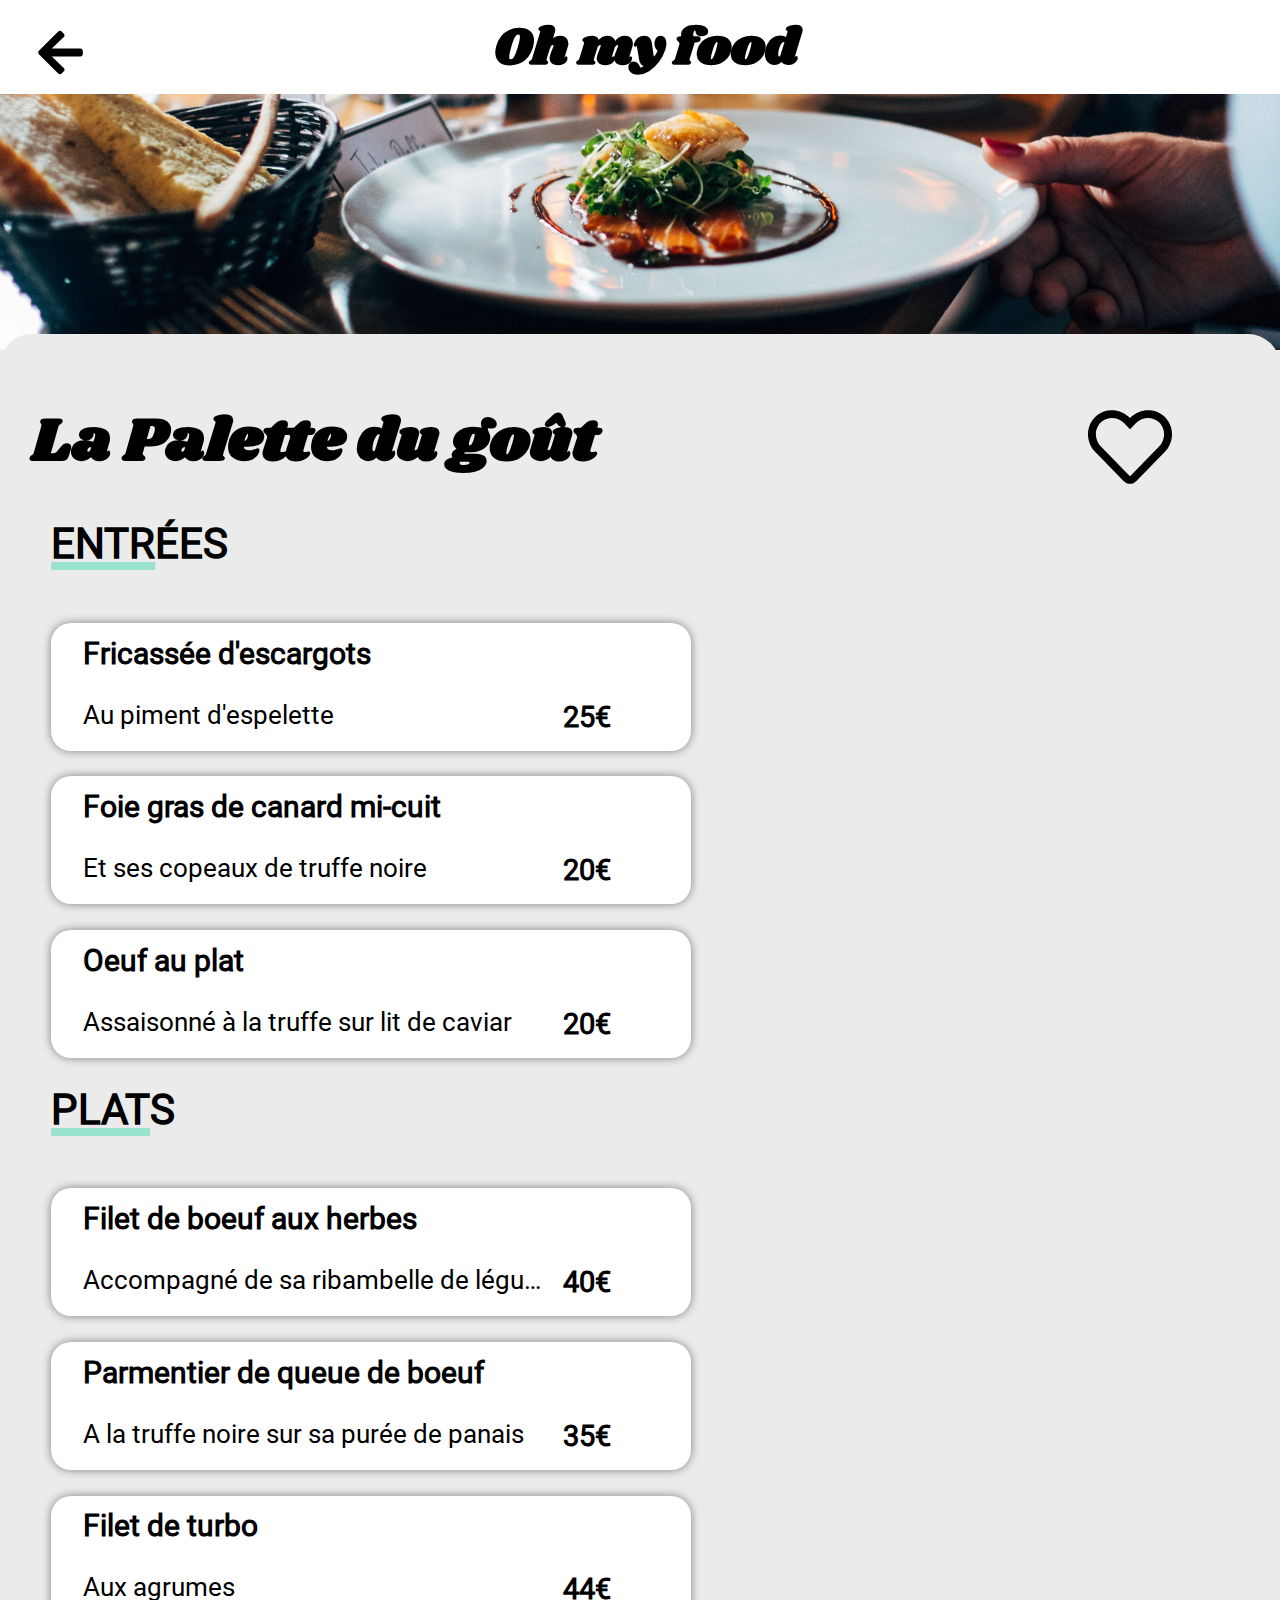
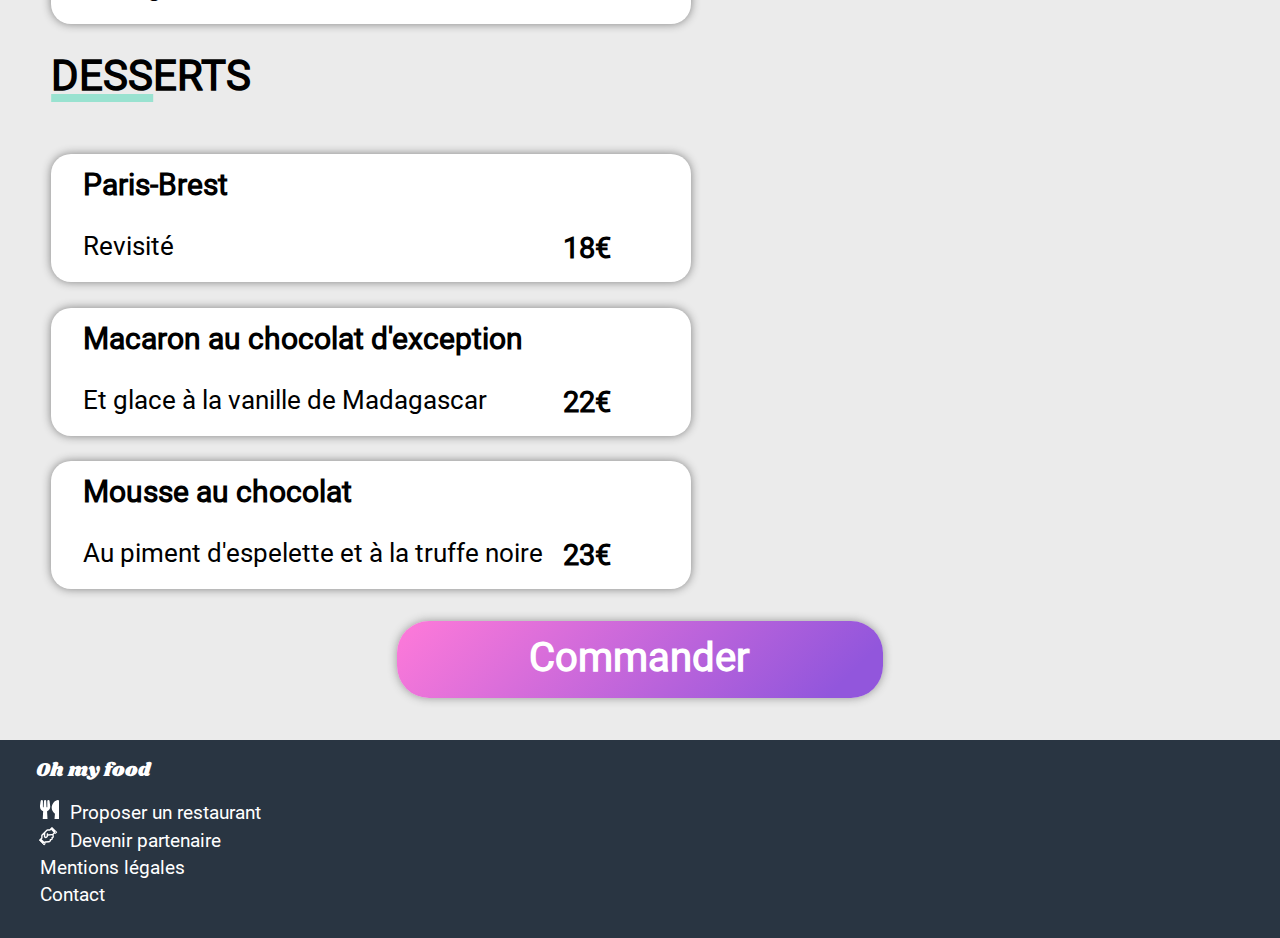
==== commit a64ebaf5: "Correctif chargement encoche" ====
--- a/menu_1.html
+++ b/menu_1.html
@@ -15,7 +15,10 @@
     </header>
     <div class="menu__titre">
         <h2>La Palette du goût</h2>
-        <div class="coeur"></div>
+        <div class="coeur">
+            <img src="public/img/icones/CoeurVide.svg" alt="">
+            <img src="public/img/icones/CoeurPlein.svg" alt="">
+        </div>
     </div>
     <section class="menu__entrees">
         <h3><span class="souligne">Entr</span>ées</h3>
@@ -25,7 +28,7 @@
             <p class="item__secondaire">Au piment d'espelette</p>
             <p class="item__prix">25€</p>
             <div class="item__encoche">
-                <img src="Public/img/icones/Encoche.svg" alt="">
+                <img src="public/img/icones/Encoche.svg" alt="">
             </div>
         </label>
         <input type="checkbox" id="Menu1_Item2">
@@ -34,7 +37,7 @@
             <p class="item__secondaire">Et ses copeaux de truffe noire</p>
             <p class="item__prix">20€</p>
             <div class="item__encoche">
-                <img src="Public/img/icones/Encoche.svg" alt="">
+                <img src="public/img/icones/Encoche.svg" alt="">
             </div>
         </label>
         <input type="checkbox" id="Menu1_Item3">
@@ -43,7 +46,7 @@
             <p class="item__secondaire">Assaisonné à la truffe sur lit de caviar</p>
             <p class="item__prix">20€</p>
             <div class="item__encoche">
-                <img src="Public/img/icones/Encoche.svg" alt="">
+                <img src="public/img/icones/Encoche.svg" alt="">
             </div>
         </label>
     </section>
@@ -55,7 +58,7 @@
             <p class="item__secondaire">Accompagné de sa ribambelle de légumes</p>
             <p class="item__prix">40€</p>
             <div class="item__encoche">
-                <img src="Public/img/icones/Encoche.svg" alt="">
+                <img src="public/img/icones/Encoche.svg" alt="">
             </div>
         </label>
         <input type="checkbox" id="Menu1_Item5">
@@ -64,7 +67,7 @@
             <p class="item__secondaire">A la truffe noire sur sa purée de panais</p>
             <p class="item__prix">35€</p>
             <div class="item__encoche">
-                <img src="Public/img/icones/Encoche.svg" alt="">
+                <img src="public/img/icones/Encoche.svg" alt="">
             </div>
         </label>
         <input type="checkbox" id="Menu1_Item6">
@@ -73,7 +76,7 @@
             <p class="item__secondaire">Aux agrumes</p>
             <p class="item__prix">44€</p>
             <div class="item__encoche">
-                <img src="Public/img/icones/Encoche.svg" alt="">
+                <img src="public/img/icones/Encoche.svg" alt="">
             </div>
         </label>
     </section>
@@ -85,7 +88,7 @@
             <p class="item__secondaire">Revisité</p>
             <p class="item__prix">18€</p>
             <div class="item__encoche">
-                <img src="Public/img/icones/Encoche.svg" alt="">
+                <img src="public/img/icones/Encoche.svg" alt="">
             </div>
         </label>
         <input type="checkbox" id="Menu1_Item8">
@@ -94,7 +97,7 @@
             <p class="item__secondaire">Et glace à la vanille de Madagascar</p>
             <p class="item__prix">22€</p>
             <div class="item__encoche">
-                <img src="Public/img/icones/Encoche.svg" alt="">
+                <img src="public/img/icones/Encoche.svg" alt="">
             </div>
         </label>
         <input type="checkbox" id="Menu1_Item9">
@@ -103,7 +106,7 @@
             <p class="item__secondaire">Au piment d'espelette et à la truffe noire</p>
             <p class="item__prix">23€</p>
             <div class="item__encoche">
-                <img src="Public/img/icones/Encoche.svg" alt="">
+                <img src="public/img/icones/Encoche.svg" alt="">
             </div>
         </label>
     </section>
--- a/sass/main.css
+++ b/sass/main.css
@@ -1,11 +1,11 @@
 @font-face {
   font-family: 'Roboto';
-  src: url("../../Public/fonts/Roboto-Regular.ttf") format("truetype");
+  src: url("../public/fonts/Roboto-Regular.ttf") format("truetype");
 }
 
 @font-face {
   font-family: 'Shrikhand';
-  src: url("../../Public/fonts/Shrikhand-Regular.ttf") format("truetype");
+  src: url("../public/fonts/Shrikhand-Regular.ttf") format("truetype");
 }
 
 @-webkit-keyframes Rotation {
@@ -670,7 +670,7 @@
 }
 
 .carte__photo--1 {
-  background-image: url(../../public/img/restaurants/LaPaletteDuGout.jpg);
+  background-image: url(../public/img/restaurants/LaPaletteDuGout.jpg);
   background-repeat: no-repeat;
   background-size: cover;
   background-position: center;
@@ -683,7 +683,7 @@
 }
 
 .carte__photo--2 {
-  background-image: url(../../public/img/restaurants/LaNoteEnchantee.jpg);
+  background-image: url(../public/img/restaurants/LaNoteEnchantee.jpg);
   background-repeat: no-repeat;
   background-size: cover;
   background-position: top 55% left 0%;
@@ -708,7 +708,7 @@
 }
 
 .carte__photo--3 {
-  background-image: url(../../public/img/restaurants/LaFrancaise.jpg);
+  background-image: url(../public/img/restaurants/LaFrancaise.jpg);
   background-repeat: no-repeat;
   background-size: cover;
   background-position: top 60% left 35%;
@@ -721,7 +721,7 @@
 }
 
 .carte__photo--4 {
-  background-image: url(../../public/img/restaurants/LeDeliceDesSens.jpg);
+  background-image: url(../public/img/restaurants/LeDeliceDesSens.jpg);
   background-repeat: no-repeat;
   background-size: cover;
   background-position: top 80% left 0%;
@@ -774,28 +774,62 @@
           box-sizing: border-box;
   position: absolute;
   top: 0%;
-  left: 83%;
-  background-image: url(../../public/img/icones/CoeurVide.svg);
-  background-repeat: no-repeat;
-  background-size: cover;
-  width: 1.8rem;
-  height: 1.8rem;
+  left: 80%;
+  width: 2rem;
+  height: 2rem;
   padding: 0;
   margin: 0;
-  -webkit-transition: all ease 500ms;
-  transition: all ease 500ms;
-}
-
-@media screen and (min-width: 500px) {
+}
+
+@media screen and (min-width: 400px) {
   .carte__nom__coeur {
     width: 2.25rem;
     height: 2.25rem;
-    left: 80%;
-  }
-}
-
-.carte__nom__coeur:hover {
-  background-image: url(../../public/img/icones/CoeurPlein.svg);
+  }
+}
+
+@media screen and (min-width: 500px) {
+  .carte__nom__coeur {
+    width: 2.75rem;
+    height: 2.75rem;
+  }
+}
+
+@media screen and (min-width: 900px) {
+  .carte__nom__coeur {
+    width: 3rem;
+    height: 3rem;
+  }
+}
+
+.carte__nom__coeur img:nth-child(1) {
+  -webkit-box-sizing: border-box;
+          box-sizing: border-box;
+  position: absolute;
+  top: 0%;
+  left: 0%;
+  opacity: 1;
+  -webkit-transition: all ease 600ms;
+  transition: all ease 600ms;
+}
+
+.carte__nom__coeur img:nth-child(2) {
+  -webkit-box-sizing: border-box;
+          box-sizing: border-box;
+  position: absolute;
+  top: 0%;
+  left: 0%;
+  opacity: 0;
+  -webkit-transition: all ease 600ms;
+  transition: all ease 600ms;
+}
+
+.carte__nom__coeur:hover img:nth-child(1) {
+  opacity: 0;
+}
+
+.carte__nom__coeur:hover img:nth-child(2) {
+  opacity: 1;
 }
 
 .carte__lieu {
@@ -959,19 +993,19 @@
 }
 
 .fonction__carte__icone--1 {
-  background-image: url(../../public/img/icones/Smartphone.svg);
+  background-image: url("../public/img/icones/Smartphone.svg");
   background-repeat: no-repeat;
   background-size: contain;
 }
 
 .fonction__carte__icone--2 {
-  background-image: url(../../public/img/icones/Liste.svg);
+  background-image: url("../public/img/icones/Liste.svg");
   background-repeat: no-repeat;
   background-size: contain;
 }
 
 .fonction__carte__icone--3 {
-  background-image: url(../../public/img/icones/Store.svg);
+  background-image: url("../public/img/icones/Store.svg");
   background-repeat: no-repeat;
   background-size: contain;
 }
@@ -1138,7 +1172,7 @@
   width: 2rem;
   height: 2rem;
   margin: auto 0.25rem auto 0;
-  background-image: url(../../public/img/icones/Localisation.svg);
+  background-image: url("../public/img/icones/Localisation.svg");
   background-color: #afafaf;
   background-position: center;
   background-repeat: no-repeat;
@@ -1311,7 +1345,6 @@
   position: relative;
   width: 100%;
   font-size: 1.8rem;
-  margin-left: 6%;
 }
 
 @media screen and (min-width: 1150px) {
@@ -1367,7 +1400,6 @@
   position: relative;
   width: 100%;
   font-size: 1.8rem;
-  margin-left: 6%;
 }
 
 @media screen and (min-width: 1150px) {
@@ -1443,7 +1475,7 @@
   display: inline-block;
   width: 1rem;
   height: 1rem;
-  background: url("../../public/img/icones/Couverts.svg");
+  background: url("../public/img/icones/Couverts.svg");
   background-repeat: no-repeat;
   background-size: 100%;
   margin-right: 0.7rem;
@@ -1463,7 +1495,7 @@
   height: 1rem;
   -webkit-transform: rotate(-45deg);
           transform: rotate(-45deg);
-  background: url("../../public/img/icones/PoigneeMain.svg");
+  background: url("../public/img/icones/PoigneeMain.svg");
   background-repeat: no-repeat;
   background-size: 100%;
   background-position: bottom 50%;
@@ -1632,18 +1664,19 @@
   .menu__header__logo {
     font-size: 3.25rem;
     margin: 0 10% 0 5%;
-    padding-bottom: 4rem;
+    padding-bottom: 3rem;
     padding-top: 0;
+    height: 2rem;
   }
 }
 
 .menu__header__photo--1 {
   position: relative;
   width: 100%;
-  height: 15rem;
+  height: 16rem;
   margin-top: 1rem;
   padding: 0;
-  background-image: url(../../public/img/restaurants/LaPaletteDuGout.jpg);
+  background-image: url("../public/img/restaurants/LaPaletteDuGout.jpg");
   background-clip: border-box;
   background-repeat: no-repeat;
   background-size: cover;
@@ -1697,40 +1730,243 @@
   }
 }
 
+@media screen and (min-width: 1150px) {
+  .menu__header__photo--1 {
+    background-position: left 0% top 62%;
+  }
+}
+
+@media screen and (min-width: 1300px) {
+  .menu__header__photo--1 {
+    background-position: left 0% top 60%;
+  }
+}
+
+@media screen and (min-width: 1400px) {
+  .menu__header__photo--1 {
+    background-position: left 0% top 57%;
+  }
+}
+
 .menu__header__photo--2 {
   position: relative;
   width: 100%;
-  height: 15rem;
+  height: 17rem;
   margin-top: 1rem;
   padding: 0;
-  background-image: url(../../public/img/restaurants/LaNoteEnchantee.jpg);
+  background-image: url("../public/img/restaurants/LaNoteEnchantee.jpg");
   background-clip: border-box;
   background-repeat: no-repeat;
   background-size: cover;
 }
 
+@media screen and (max-width: 400px) {
+  .menu__header__photo--2 {
+    background-position: left 0% top 43%;
+  }
+}
+
+@media screen and (min-width: 400px) {
+  .menu__header__photo--2 {
+    background-position: left 0% top 48%;
+  }
+}
+
+@media screen and (min-width: 500px) {
+  .menu__header__photo--2 {
+    background-position: left 0% top 64%;
+  }
+}
+
+@media screen and (min-width: 600px) {
+  .menu__header__photo--2 {
+    background-position: left 0% top 64%;
+  }
+}
+
+@media screen and (min-width: 700px) {
+  .menu__header__photo--2 {
+    background-position: left 0% top 62%;
+  }
+}
+
+@media screen and (min-width: 750px) {
+  .menu__header__photo--2 {
+    background-position: left 0% top 61%;
+  }
+}
+
+@media screen and (min-width: 800px) {
+  .menu__header__photo--2 {
+    background-position: left 0% top 59%;
+  }
+}
+
+@media screen and (min-width: 900px) {
+  .menu__header__photo--2 {
+    height: 19rem;
+    background-position: left 0% top 59%;
+  }
+}
+
+@media screen and (min-width: 1000px) {
+  .menu__header__photo--2 {
+    height: 20rem;
+    background-position: left 0% top 58%;
+  }
+}
+
+@media screen and (min-width: 1300px) {
+  .menu__header__photo--2 {
+    background-position: left 0% top 57%;
+  }
+}
+
 .menu__header__photo--3 {
   position: relative;
   width: 100%;
-  height: 15rem;
+  height: 16rem;
   margin-top: 1rem;
   padding: 0;
-  background-image: url(../../public/img/restaurants/LaFrancaise.jpg);
+  background-image: url("../public/img/restaurants/LaFrancaise.jpg");
   background-clip: border-box;
   background-repeat: no-repeat;
   background-size: cover;
 }
 
+@media screen and (max-width: 400px) {
+  .menu__header__photo--3 {
+    background-position: left 0% top 48%;
+  }
+}
+
+@media screen and (min-width: 400px) {
+  .menu__header__photo--3 {
+    background-position: left 0% top 60%;
+  }
+}
+
+@media screen and (min-width: 500px) {
+  .menu__header__photo--3 {
+    background-position: left 0% top 70%;
+  }
+}
+
+@media screen and (min-width: 600px) {
+  .menu__header__photo--3 {
+    background-position: left 0% top 75%;
+  }
+}
+
+@media screen and (min-width: 700px) {
+  .menu__header__photo--3 {
+    height: 17rem;
+    background-position: left 0% top 78%;
+  }
+}
+
+@media screen and (min-width: 800px) {
+  .menu__header__photo--3 {
+    height: 18rem;
+    background-position: left 0% top 75%;
+  }
+}
+
+@media screen and (min-width: 900px) {
+  .menu__header__photo--3 {
+    height: 18rem;
+    background-position: left 0% top 72%;
+  }
+}
+
+@media screen and (min-width: 900px) {
+  .menu__header__photo--3 {
+    height: 18rem;
+    background-position: left 0% top 69%;
+  }
+}
+
+@media screen and (min-width: 1100px) {
+  .menu__header__photo--3 {
+    height: 18rem;
+    background-position: left 0% top 65%;
+  }
+}
+
+@media screen and (min-width: 1200px) {
+  .menu__header__photo--3 {
+    height: 18rem;
+    background-position: left 0% top 62%;
+  }
+}
+
+@media screen and (min-width: 1300px) {
+  .menu__header__photo--3 {
+    height: 18rem;
+    background-position: left 0% top 59%;
+  }
+}
+
 .menu__header__photo--4 {
   position: relative;
   width: 100%;
-  height: 15rem;
+  height: 17rem;
   margin-top: 1rem;
   padding: 0;
-  background-image: url(../../public/img/restaurants/LeDeliceDesSens.jpg);
+  background-image: url("../public/img/restaurants/LeDeliceDesSens.jpg");
   background-clip: border-box;
   background-repeat: no-repeat;
   background-size: cover;
+}
+
+@media screen and (max-width: 400px) {
+  .menu__header__photo--4 {
+    background-position: left 0% top 45%;
+  }
+}
+
+@media screen and (min-width: 400px) {
+  .menu__header__photo--4 {
+    background-position: left 0% top 50%;
+  }
+}
+
+@media screen and (min-width: 500px) {
+  .menu__header__photo--4 {
+    background-position: left 0% top 60%;
+  }
+}
+
+@media screen and (min-width: 600px) {
+  .menu__header__photo--4 {
+    background-position: left 0% top 70%;
+  }
+}
+
+@media screen and (min-width: 700px) {
+  .menu__header__photo--4 {
+    background-position: left 0% top 80%;
+  }
+}
+
+@media screen and (min-width: 850px) {
+  .menu__header__photo--4 {
+    background-position: left 0% top 75%;
+  }
+}
+
+@media screen and (min-width: 1000px) {
+  .menu__header__photo--4 {
+    height: 18rem;
+    background-position: left 20% top 70%;
+  }
+}
+
+@media screen and (min-width: 1300px) {
+  .menu__header__photo--4 {
+    height: 19rem;
+    background-position: left 50% top 70%;
+  }
 }
 
 .menu__titre {
@@ -1763,6 +1999,13 @@
   }
 }
 
+@media screen and (min-width: 1150px) {
+  .menu__titre {
+    padding: 5% 0;
+    top: -1rem;
+  }
+}
+
 .menu__titre h2 {
   position: relative;
   -webkit-box-sizing: border-box;
@@ -1823,68 +2066,94 @@
 }
 
 .menu__titre .coeur {
-  background-image: url(../../public/img/icones/CoeurVide.svg);
-  background-repeat: no-repeat;
-  background-size: cover;
-  -webkit-transition: all ease 1s;
-  transition: all ease 1s;
-  width: 1.8rem;
-  height: 1.8rem;
-  margin-right: 1.7rem;
-  margin-top: 0;
-}
-
-@media screen and (min-width: 350px) {
-  .menu__titre .coeur {
-    width: 2rem;
-    height: 2rem;
-  }
+  -webkit-box-sizing: border-box;
+          box-sizing: border-box;
+  position: absolute;
+  top: 33%;
+  left: 85%;
+  width: 2rem;
+  height: 2rem;
+  padding: 0;
+  margin: 0;
 }
 
 @media screen and (min-width: 400px) {
   .menu__titre .coeur {
-    width: 2.5rem;
-    height: 2.5rem;
+    width: 2.25rem;
+    height: 2.25rem;
   }
 }
 
 @media screen and (min-width: 500px) {
   .menu__titre .coeur {
-    width: 3rem;
-    height: 3rem;
+    width: 2.75rem;
+    height: 2.75rem;
   }
 }
 
 @media screen and (min-width: 600px) {
   .menu__titre .coeur {
-    width: 3.5rem;
-    height: 3.5rem;
+    width: 3.25rem;
+    height: 3.25rem;
   }
 }
 
 @media screen and (min-width: 700px) {
   .menu__titre .coeur {
-    width: 4.0rem;
-    height: 4.0rem;
-  }
-}
-
-@media screen and (min-width: 875px) {
+    width: 3.75rem;
+    height: 3.75rem;
+  }
+}
+
+@media screen and (min-width: 800px) {
   .menu__titre .coeur {
-    width: 4.5rem;
-    height: 4.5rem;
+    width: 4.25rem;
+    height: 4.25rem;
+  }
+}
+
+@media screen and (min-width: 900px) {
+  .menu__titre .coeur {
+    width: 4.75rem;
+    height: 4.75rem;
   }
 }
 
 @media screen and (min-width: 1000px) {
   .menu__titre .coeur {
-    width: 5rem;
-    height: 5rem;
-  }
-}
-
-.menu__titre .coeur:hover {
-  background-image: url(../../public/img/icones/CoeurPlein.svg);
+    width: 5.25rem;
+    height: 5.25rem;
+  }
+}
+
+.menu__titre .coeur img:nth-child(1) {
+  -webkit-box-sizing: border-box;
+          box-sizing: border-box;
+  position: absolute;
+  top: 0%;
+  left: 0%;
+  opacity: 1;
+  -webkit-transition: all ease 600ms;
+  transition: all ease 600ms;
+}
+
+.menu__titre .coeur img:nth-child(2) {
+  -webkit-box-sizing: border-box;
+          box-sizing: border-box;
+  position: absolute;
+  top: 0%;
+  left: 0%;
+  opacity: 0;
+  -webkit-transition: all ease 600ms;
+  transition: all ease 600ms;
+}
+
+.menu__titre .coeur:hover img:nth-child(1) {
+  opacity: 0;
+}
+
+.menu__titre .coeur:hover img:nth-child(2) {
+  opacity: 1;
 }
 
 .menu__entrees {
@@ -2251,7 +2520,7 @@
   display: inline-block;
   width: 1rem;
   height: 1rem;
-  background: url("../../public/img/icones/Couverts.svg");
+  background: url("../public/img/icones/Couverts.svg");
   background-repeat: no-repeat;
   background-size: 100%;
   margin-right: 0.7rem;
@@ -2271,7 +2540,7 @@
   height: 1rem;
   -webkit-transform: rotate(-45deg);
           transform: rotate(-45deg);
-  background: url("../../public/img/icones/PoigneeMain.svg");
+  background: url("../public/img/icones/PoigneeMain.svg");
   background-repeat: no-repeat;
   background-size: 100%;
   background-position: bottom 50%;
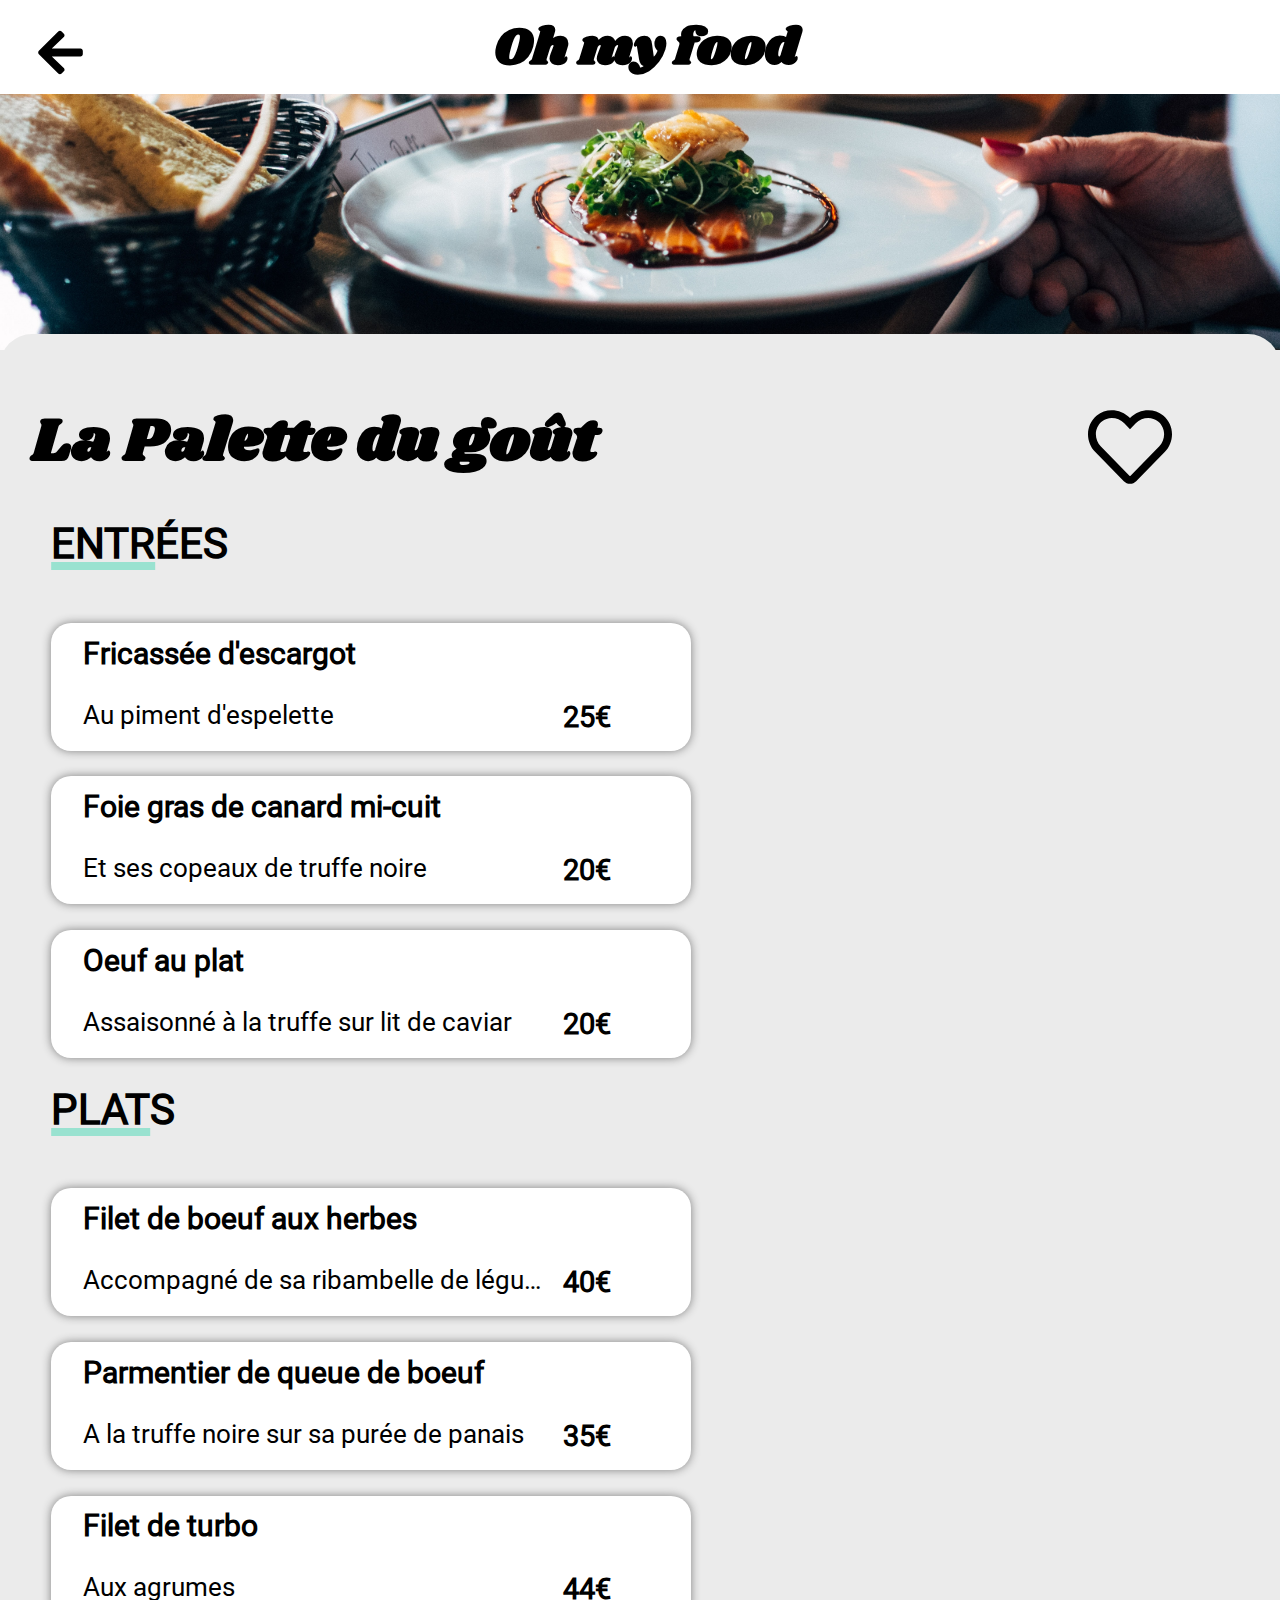
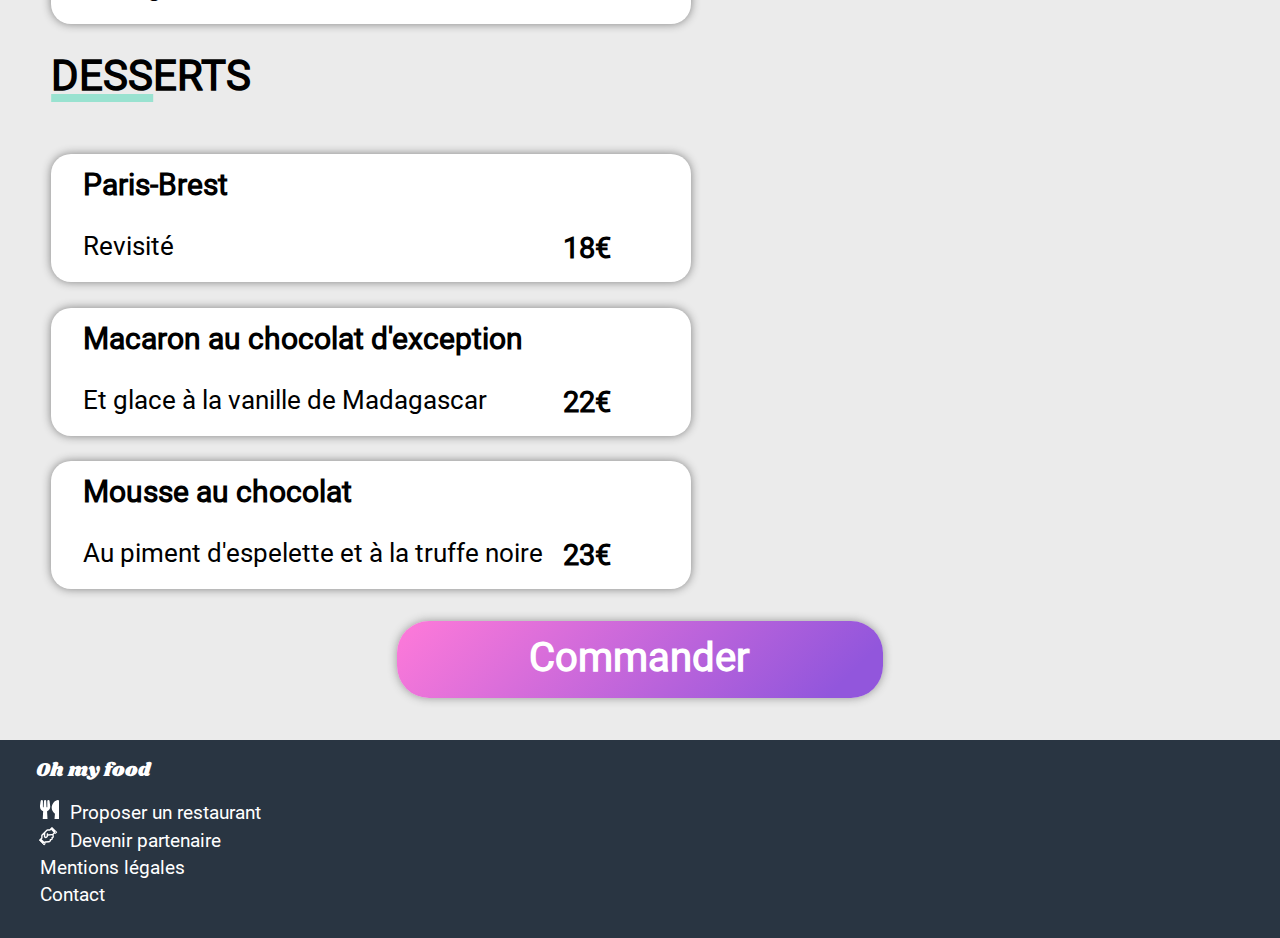
==== commit 8623236b: "Controle Validation" ====
--- a/menu_1.html
+++ b/menu_1.html
@@ -24,7 +24,7 @@
         <h3><span class="souligne">Entr</span>ées</h3>
         <input type="checkbox" id="Menu1_Item1">
         <label for="Menu1_Item1" class="item item--A1">
-            <p class="item__principal">Fricassée d'escargots</p>
+            <p class="item__principal">Fricassée d'escargot</p>
             <p class="item__secondaire">Au piment d'espelette</p>
             <p class="item__prix">25€</p>
             <div class="item__encoche">
--- a/sass/main.css
+++ b/sass/main.css
@@ -121,6 +121,314 @@
   100% {
     opacity: 1;
     margin-top: 0px;
+  }
+}
+
+@-webkit-keyframes Chargement {
+  0% {
+    visibility: visible;
+    -webkit-transform: scale(0);
+            transform: scale(0);
+  }
+  3% {
+    -webkit-transform: rotate(11.25deg) scale(0.1);
+            transform: rotate(11.25deg) scale(0.1);
+    opacity: 1;
+  }
+  6% {
+    -webkit-transform: rotate(22.5deg) scale(0.2);
+            transform: rotate(22.5deg) scale(0.2);
+    opacity: 0.95;
+  }
+  9% {
+    -webkit-transform: rotate(33.75deg) scale(0.3);
+            transform: rotate(33.75deg) scale(0.3);
+    opacity: 0.9;
+  }
+  12% {
+    -webkit-transform: rotate(45deg) scale(0.4);
+            transform: rotate(45deg) scale(0.4);
+    opacity: 0.85;
+  }
+  15% {
+    -webkit-transform: rotate(56.25deg) scale(0.5);
+            transform: rotate(56.25deg) scale(0.5);
+    opacity: 0.8;
+  }
+  18% {
+    -webkit-transform: rotate(67.5deg) scale(0.6);
+            transform: rotate(67.5deg) scale(0.6);
+    opacity: 0.75;
+  }
+  21% {
+    -webkit-transform: rotate(78.75deg) scale(0.7);
+            transform: rotate(78.75deg) scale(0.7);
+    opacity: 0.80;
+  }
+  24% {
+    -webkit-transform: rotate(90deg) scale(0.8);
+            transform: rotate(90deg) scale(0.8);
+    opacity: 0.85;
+  }
+  27% {
+    -webkit-transform: rotate(101.25deg) scale(0.9);
+            transform: rotate(101.25deg) scale(0.9);
+    opacity: 0.90;
+  }
+  30% {
+    -webkit-transform: rotate(123.75deg) scale(1);
+            transform: rotate(123.75deg) scale(1);
+    opacity: 0.95;
+  }
+  33% {
+    -webkit-transform: rotate(135deg) scale(1.1);
+            transform: rotate(135deg) scale(1.1);
+    opacity: 1.00;
+  }
+  36% {
+    -webkit-transform: rotate(146.25deg) scale(1.2);
+            transform: rotate(146.25deg) scale(1.2);
+    opacity: 0.95;
+  }
+  39% {
+    -webkit-transform: rotate(157.5deg) scale(1.3);
+            transform: rotate(157.5deg) scale(1.3);
+    opacity: 0.90;
+  }
+  42% {
+    -webkit-transform: rotate(168.75deg) scale(1.4);
+            transform: rotate(168.75deg) scale(1.4);
+    opacity: 0.85;
+  }
+  45% {
+    -webkit-transform: rotate(180deg) scale(1.5);
+            transform: rotate(180deg) scale(1.5);
+    opacity: 0.80;
+  }
+  48% {
+    -webkit-transform: rotate(191.25deg) scale(1.6);
+            transform: rotate(191.25deg) scale(1.6);
+    opacity: 0.75;
+  }
+  51% {
+    -webkit-transform: rotate(202.5deg) scale(1.7);
+            transform: rotate(202.5deg) scale(1.7);
+    opacity: 0.80;
+  }
+  54% {
+    -webkit-transform: rotate(213.75deg) scale(1.8);
+            transform: rotate(213.75deg) scale(1.8);
+    opacity: 0.85;
+  }
+  57% {
+    -webkit-transform: rotate(225deg) scale(1.9);
+            transform: rotate(225deg) scale(1.9);
+    opacity: 0.90;
+  }
+  60% {
+    -webkit-transform: rotate(247.5deg) scale(2);
+            transform: rotate(247.5deg) scale(2);
+    opacity: 0.95;
+  }
+  63% {
+    -webkit-transform: rotate(258.75deg) scale(1.9);
+            transform: rotate(258.75deg) scale(1.9);
+    opacity: 1.0;
+  }
+  66% {
+    -webkit-transform: rotate(270deg) scale(1.8);
+            transform: rotate(270deg) scale(1.8);
+    opacity: 0.95;
+  }
+  69% {
+    -webkit-transform: rotate(281.25deg) scale(1.7);
+            transform: rotate(281.25deg) scale(1.7);
+    opacity: 0.90;
+  }
+  72% {
+    -webkit-transform: rotate(292.5deg) scale(1.6);
+            transform: rotate(292.5deg) scale(1.6);
+    opacity: 0.85;
+  }
+  75% {
+    -webkit-transform: rotate(303.75deg) scale(1.5);
+            transform: rotate(303.75deg) scale(1.5);
+    opacity: 0.80;
+  }
+  78% {
+    -webkit-transform: rotate(315deg) scale(1.4);
+            transform: rotate(315deg) scale(1.4);
+    opacity: 0.75;
+  }
+  81% {
+    -webkit-transform: rotate(326.25deg) scale(1.3);
+            transform: rotate(326.25deg) scale(1.3);
+    opacity: 0.80;
+  }
+  84% {
+    -webkit-transform: rotate(348.75deg) scale(1.2);
+            transform: rotate(348.75deg) scale(1.2);
+    opacity: 0.85;
+  }
+  100% {
+    -webkit-transform: rotate(360deg) scale(1);
+            transform: rotate(360deg) scale(1);
+    opacity: 1.0;
+    visibility: hidden;
+  }
+}
+
+@keyframes Chargement {
+  0% {
+    visibility: visible;
+    -webkit-transform: scale(0);
+            transform: scale(0);
+  }
+  3% {
+    -webkit-transform: rotate(11.25deg) scale(0.1);
+            transform: rotate(11.25deg) scale(0.1);
+    opacity: 1;
+  }
+  6% {
+    -webkit-transform: rotate(22.5deg) scale(0.2);
+            transform: rotate(22.5deg) scale(0.2);
+    opacity: 0.95;
+  }
+  9% {
+    -webkit-transform: rotate(33.75deg) scale(0.3);
+            transform: rotate(33.75deg) scale(0.3);
+    opacity: 0.9;
+  }
+  12% {
+    -webkit-transform: rotate(45deg) scale(0.4);
+            transform: rotate(45deg) scale(0.4);
+    opacity: 0.85;
+  }
+  15% {
+    -webkit-transform: rotate(56.25deg) scale(0.5);
+            transform: rotate(56.25deg) scale(0.5);
+    opacity: 0.8;
+  }
+  18% {
+    -webkit-transform: rotate(67.5deg) scale(0.6);
+            transform: rotate(67.5deg) scale(0.6);
+    opacity: 0.75;
+  }
+  21% {
+    -webkit-transform: rotate(78.75deg) scale(0.7);
+            transform: rotate(78.75deg) scale(0.7);
+    opacity: 0.80;
+  }
+  24% {
+    -webkit-transform: rotate(90deg) scale(0.8);
+            transform: rotate(90deg) scale(0.8);
+    opacity: 0.85;
+  }
+  27% {
+    -webkit-transform: rotate(101.25deg) scale(0.9);
+            transform: rotate(101.25deg) scale(0.9);
+    opacity: 0.90;
+  }
+  30% {
+    -webkit-transform: rotate(123.75deg) scale(1);
+            transform: rotate(123.75deg) scale(1);
+    opacity: 0.95;
+  }
+  33% {
+    -webkit-transform: rotate(135deg) scale(1.1);
+            transform: rotate(135deg) scale(1.1);
+    opacity: 1.00;
+  }
+  36% {
+    -webkit-transform: rotate(146.25deg) scale(1.2);
+            transform: rotate(146.25deg) scale(1.2);
+    opacity: 0.95;
+  }
+  39% {
+    -webkit-transform: rotate(157.5deg) scale(1.3);
+            transform: rotate(157.5deg) scale(1.3);
+    opacity: 0.90;
+  }
+  42% {
+    -webkit-transform: rotate(168.75deg) scale(1.4);
+            transform: rotate(168.75deg) scale(1.4);
+    opacity: 0.85;
+  }
+  45% {
+    -webkit-transform: rotate(180deg) scale(1.5);
+            transform: rotate(180deg) scale(1.5);
+    opacity: 0.80;
+  }
+  48% {
+    -webkit-transform: rotate(191.25deg) scale(1.6);
+            transform: rotate(191.25deg) scale(1.6);
+    opacity: 0.75;
+  }
+  51% {
+    -webkit-transform: rotate(202.5deg) scale(1.7);
+            transform: rotate(202.5deg) scale(1.7);
+    opacity: 0.80;
+  }
+  54% {
+    -webkit-transform: rotate(213.75deg) scale(1.8);
+            transform: rotate(213.75deg) scale(1.8);
+    opacity: 0.85;
+  }
+  57% {
+    -webkit-transform: rotate(225deg) scale(1.9);
+            transform: rotate(225deg) scale(1.9);
+    opacity: 0.90;
+  }
+  60% {
+    -webkit-transform: rotate(247.5deg) scale(2);
+            transform: rotate(247.5deg) scale(2);
+    opacity: 0.95;
+  }
+  63% {
+    -webkit-transform: rotate(258.75deg) scale(1.9);
+            transform: rotate(258.75deg) scale(1.9);
+    opacity: 1.0;
+  }
+  66% {
+    -webkit-transform: rotate(270deg) scale(1.8);
+            transform: rotate(270deg) scale(1.8);
+    opacity: 0.95;
+  }
+  69% {
+    -webkit-transform: rotate(281.25deg) scale(1.7);
+            transform: rotate(281.25deg) scale(1.7);
+    opacity: 0.90;
+  }
+  72% {
+    -webkit-transform: rotate(292.5deg) scale(1.6);
+            transform: rotate(292.5deg) scale(1.6);
+    opacity: 0.85;
+  }
+  75% {
+    -webkit-transform: rotate(303.75deg) scale(1.5);
+            transform: rotate(303.75deg) scale(1.5);
+    opacity: 0.80;
+  }
+  78% {
+    -webkit-transform: rotate(315deg) scale(1.4);
+            transform: rotate(315deg) scale(1.4);
+    opacity: 0.75;
+  }
+  81% {
+    -webkit-transform: rotate(326.25deg) scale(1.3);
+            transform: rotate(326.25deg) scale(1.3);
+    opacity: 0.80;
+  }
+  84% {
+    -webkit-transform: rotate(348.75deg) scale(1.2);
+            transform: rotate(348.75deg) scale(1.2);
+    opacity: 0.85;
+  }
+  100% {
+    -webkit-transform: rotate(360deg) scale(1);
+            transform: rotate(360deg) scale(1);
+    opacity: 1.0;
+    visibility: hidden;
   }
 }
 
@@ -606,21 +914,19 @@
 }
 
 .carte:-webkit-any-link {
-  -webkit-text-decoration: 0;
-          text-decoration: 0;
+  text-decoration: none;
   color: black;
   font-weight: normal;
 }
 
 .carte:-moz-any-link {
-  text-decoration: 0;
+  text-decoration: none;
   color: black;
   font-weight: normal;
 }
 
 .carte:any-link {
-  -webkit-text-decoration: 0;
-          text-decoration: 0;
+  text-decoration: none;
   color: black;
   font-weight: normal;
 }
@@ -678,7 +984,19 @@
 
 @media screen and (min-width: 430px) {
   .carte__photo--1 {
-    background-position: top 20%;
+    background-position: top 20% left 0%;
+  }
+}
+
+@media screen and (min-width: 600px) {
+  .carte__photo--1 {
+    background-position: top 30% left 0%;
+  }
+}
+
+@media screen and (min-width: 700px) {
+  .carte__photo--1 {
+    background-position: top 40% left 0%;
   }
 }
 
@@ -691,19 +1009,19 @@
 
 @media screen and (min-width: 380px) {
   .carte__photo--2 {
-    background-position: top 60%;
+    background-position: top 60% left 0%;
   }
 }
 
 @media screen and (min-width: 400px) {
   .carte__photo--2 {
-    background-position: top 90%;
+    background-position: top 62% left 0%;
   }
 }
 
 @media screen and (min-width: 500px) {
   .carte__photo--2 {
-    background-position: top 90%;
+    background-position: top 58% left 0%;
   }
 }
 
@@ -1051,6 +1369,24 @@
   .fonction__carte__texte {
     font-size: 1.4rem;
   }
+}
+
+.loadingspinner {
+  -webkit-box-sizing: border-box;
+          box-sizing: border-box;
+  position: fixed;
+  display: block;
+  visibility: hidden;
+  z-index: 100;
+  top: 25%;
+  left: 45%;
+  width: 15%;
+  height: 15%;
+  border-radius: 50% 50%;
+  background: -webkit-gradient(linear, left top, right top, from(#9356DC), color-stop(#FF79DA), to(#99E2D0));
+  background: linear-gradient(90deg, #9356DC, #FF79DA, #99E2D0);
+  -webkit-animation: Chargement 3s linear 0s 1 normal backwards;
+          animation: Chargement 3s linear 0s 1 normal backwards;
 }
 
 .Accueil {
@@ -1509,6 +1845,24 @@
   }
 }
 
+.Accueil .footer__navigation ul li a:-webkit-any-link {
+  color: white;
+  text-decoration: none;
+  font-weight: normal;
+}
+
+.Accueil .footer__navigation ul li a:-moz-any-link {
+  color: white;
+  text-decoration: none;
+  font-weight: normal;
+}
+
+.Accueil .footer__navigation ul li a:any-link {
+  color: white;
+  text-decoration: none;
+  font-weight: normal;
+}
+
 .menu {
   position: relative;
   -webkit-box-sizing: border-box;
@@ -1568,7 +1922,7 @@
   width: 8%;
   height: 2.5rem;
   margin: 3% 0 0 2.5%;
-  background-image: url(../../public/img/icones/FlecheGauche.svg);
+  background-image: url("../public/img/icones/FlecheGauche.svg");
   background-repeat: no-repeat;
   background-size: contain;
   background-position: top 50%;
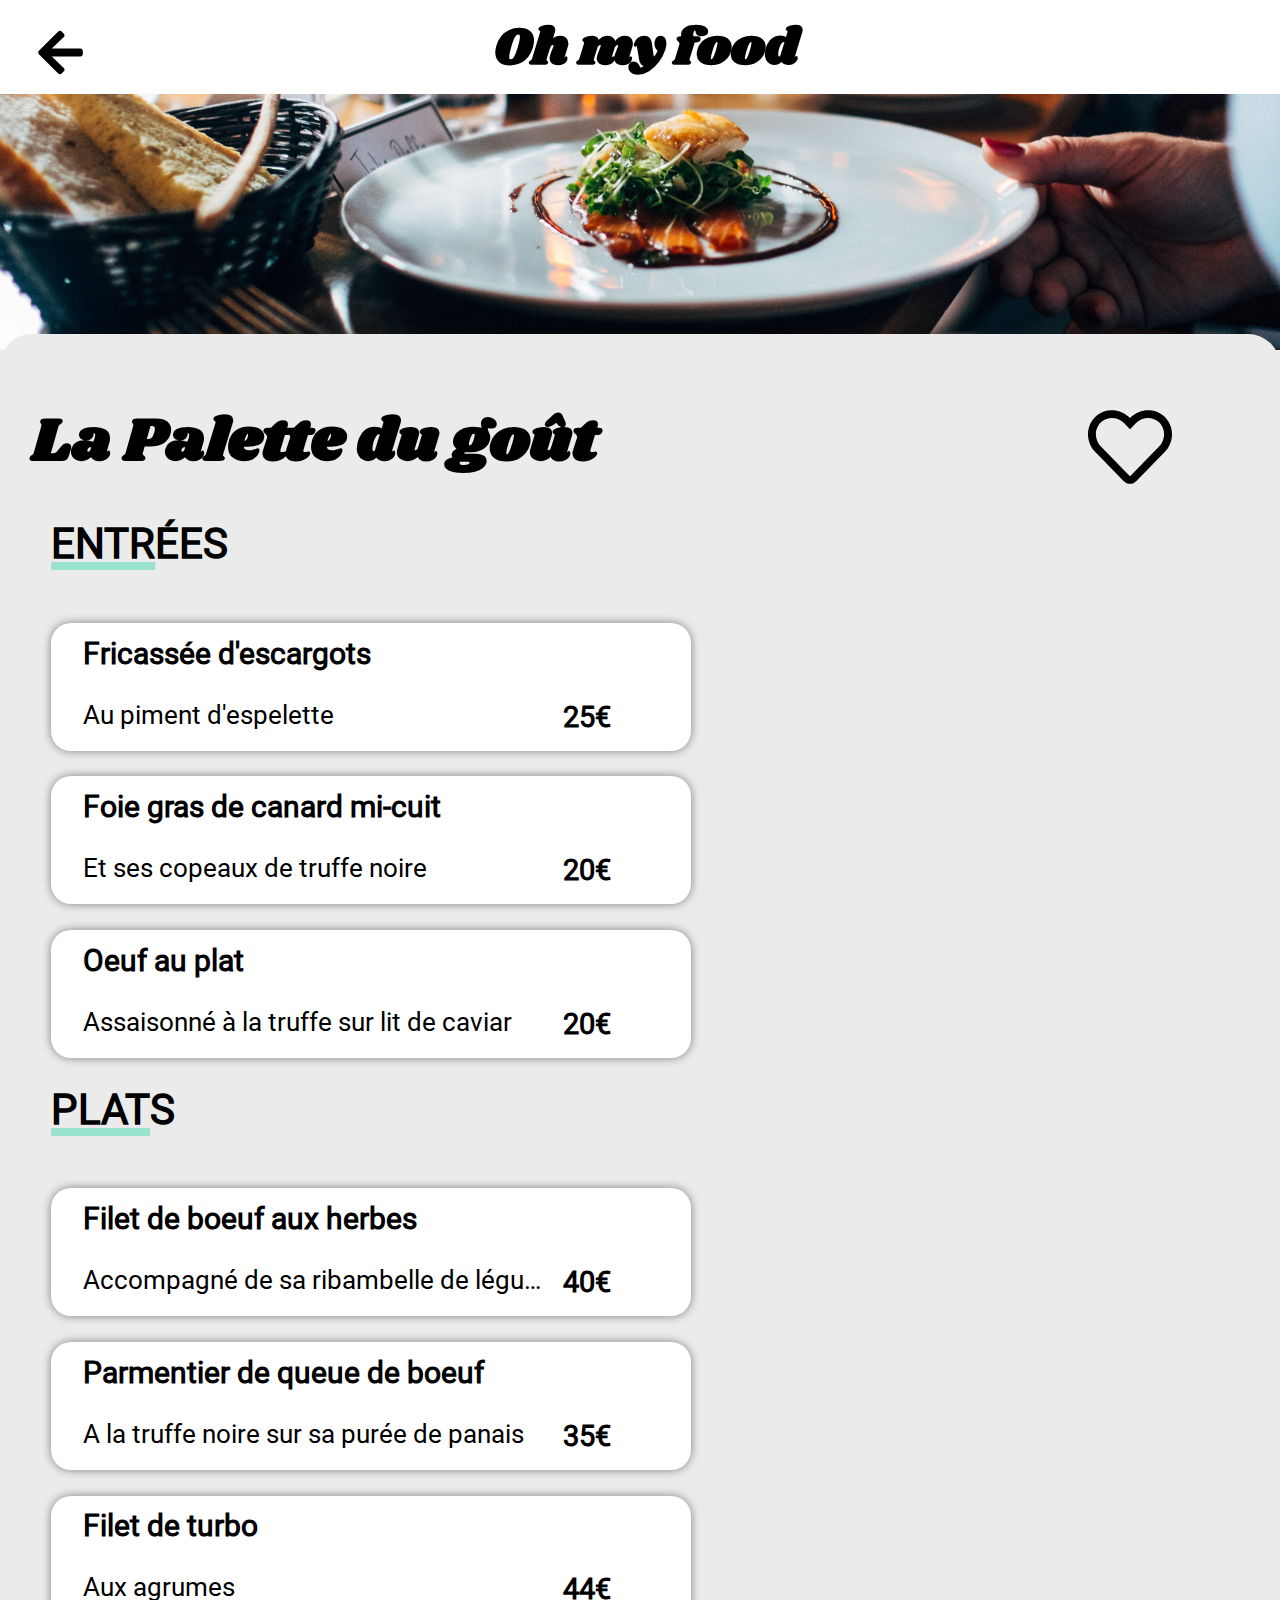
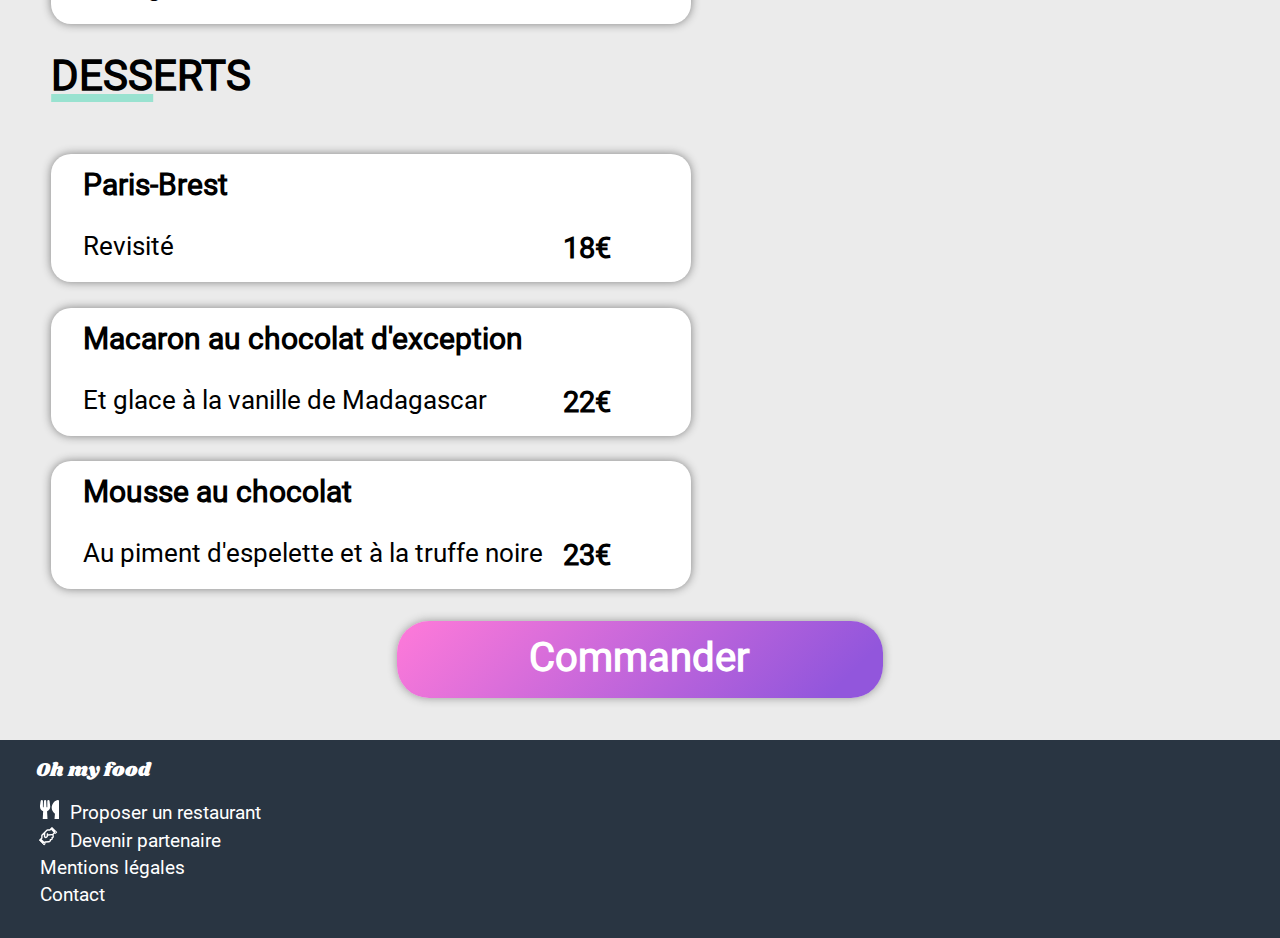
==== commit 66142e90: "Controle Validation HTML ok" ====
--- a/menu_1.html
+++ b/menu_1.html
@@ -23,92 +23,92 @@
     <section class="menu__entrees">
         <h3><span class="souligne">Entr</span>ées</h3>
         <input type="checkbox" id="Menu1_Item1">
-        <label for="Menu1_Item1" class="item item--A1">
-            <p class="item__principal">Fricassée d'escargot</p>
+        <div class="item item--A1">
+            <p class="item__principal">Fricassée d'escargots</p>
             <p class="item__secondaire">Au piment d'espelette</p>
             <p class="item__prix">25€</p>
             <div class="item__encoche">
                 <img src="public/img/icones/Encoche.svg" alt="">
             </div>
-        </label>
+        </div>
         <input type="checkbox" id="Menu1_Item2">
-        <label for="Menu1_Item2" class="item item--A2">
+        <div class="item item--A2">
             <p class="item__principal">Foie gras de canard mi-cuit</p>
             <p class="item__secondaire">Et ses copeaux de truffe noire</p>
             <p class="item__prix">20€</p>
             <div class="item__encoche">
                 <img src="public/img/icones/Encoche.svg" alt="">
             </div>
-        </label>
+        </div>
         <input type="checkbox" id="Menu1_Item3">
-        <label for="Menu1_Item3" class="item item--A3">
+        <div class="item item--A3">
             <p class="item__principal">Oeuf au plat</p>
             <p class="item__secondaire">Assaisonné à la truffe sur lit de caviar</p>
             <p class="item__prix">20€</p>
             <div class="item__encoche">
                 <img src="public/img/icones/Encoche.svg" alt="">
             </div>
-        </label>
+        </div>
     </section>
     <section class="menu__plats">
         <h3><span class="souligne">Plat</span>s</h3>
         <input type="checkbox" id="Menu1_Item4">
-        <label for="Menu1_Item4" class="item item--A4">
+        <div class="item item--A4">
             <p class="item__principal">Filet de boeuf aux herbes</p>
             <p class="item__secondaire">Accompagné de sa ribambelle de légumes</p>
             <p class="item__prix">40€</p>
             <div class="item__encoche">
                 <img src="public/img/icones/Encoche.svg" alt="">
             </div>
-        </label>
+        </div>
         <input type="checkbox" id="Menu1_Item5">
-        <label for="Menu1_Item5" class="item item--A5">
+        <div class="item item--A5">
             <p class="item__principal">Parmentier de queue de boeuf</p>
             <p class="item__secondaire">A la truffe noire sur sa purée de panais</p>
             <p class="item__prix">35€</p>
             <div class="item__encoche">
                 <img src="public/img/icones/Encoche.svg" alt="">
             </div>
-        </label>
+        </div>
         <input type="checkbox" id="Menu1_Item6">
-        <label for="Menu1_Item6" class="item item--A6">
+        <div class="item item--A6">
             <p class="item__principal">Filet de turbo</p>
             <p class="item__secondaire">Aux agrumes</p>
             <p class="item__prix">44€</p>
             <div class="item__encoche">
                 <img src="public/img/icones/Encoche.svg" alt="">
             </div>
-        </label>
+        </div>
     </section>
     <section class="menu__desserts">
         <h3><span class="souligne">Dess</span>erts</h3>
         <input type="checkbox" id="Menu1_Item7">
-        <label for="Menu1_Item7" class="item item--A7">
+        <div class="item item--A7">
             <p class="item__principal">Paris-Brest</p>
             <p class="item__secondaire">Revisité</p>
             <p class="item__prix">18€</p>
             <div class="item__encoche">
                 <img src="public/img/icones/Encoche.svg" alt="">
             </div>
-        </label>
+        </div>
         <input type="checkbox" id="Menu1_Item8">
-        <label for="Menu1_Item8" class="item item--A8">
+        <div class="item item--A8">
             <p class="item__principal">Macaron au chocolat d'exception</p>
             <p class="item__secondaire">Et glace à la vanille de Madagascar</p>
             <p class="item__prix">22€</p>
             <div class="item__encoche">
                 <img src="public/img/icones/Encoche.svg" alt="">
             </div>
-        </label>
+        </div>
         <input type="checkbox" id="Menu1_Item9">
-        <label for="Menu1_Item9" class="item item--A9">
+        <div class="item item--A9">
             <p class="item__principal">Mousse au chocolat</p>
             <p class="item__secondaire">Au piment d'espelette et à la truffe noire</p>
             <p class="item__prix">23€</p>
             <div class="item__encoche">
                 <img src="public/img/icones/Encoche.svg" alt="">
             </div>
-        </label>
+        </div>
     </section>
     <div class="menu__commande">
         <div class="bouton">Commander</div>
--- a/sass/main.css
+++ b/sass/main.css
@@ -456,6 +456,9 @@
   font-family: 'Roboto';
   -webkit-transition: all ease 2s;
   transition: all ease 2s;
+  /*input:not(:checked)+div:hover>&__encoche img{
+        animation: Rotation 0.6s linear 0s 1 normal;
+    }*/
 }
 
 @media screen and (max-width: 400px) {
@@ -845,28 +848,28 @@
   }
 }
 
-.item:hover > .item__principal, input:checked + label > .item__principal {
+.item:hover > .item__principal, input:checked + div > .item__principal {
   border-top-right-radius: 0;
   width: 80%;
 }
 
-.item:hover > .item__secondaire, input:checked + label > .item__secondaire {
+.item:hover > .item__secondaire, input:checked + div > .item__secondaire {
   width: 60%;
 }
 
-.item:hover > .item__prix, input:checked + label > .item__prix {
+.item:hover > .item__prix, input:checked + div > .item__prix {
   border-bottom-right-radius: 0;
   left: 60%;
   padding: 2.0% 5% 0 5%;
 }
 
-.item:hover > .item__encoche, input:checked + label > .item__encoche {
+.item:hover > .item__encoche, input:checked + div > .item__encoche {
   padding: 5%;
   left: 80%;
   width: 20%;
 }
 
-input:not(:checked) + label:hover > .item__encoche img {
+.item:hover > .item__encoche img {
   -webkit-animation: Rotation 0.6s linear 0s 1 normal;
           animation: Rotation 0.6s linear 0s 1 normal;
 }
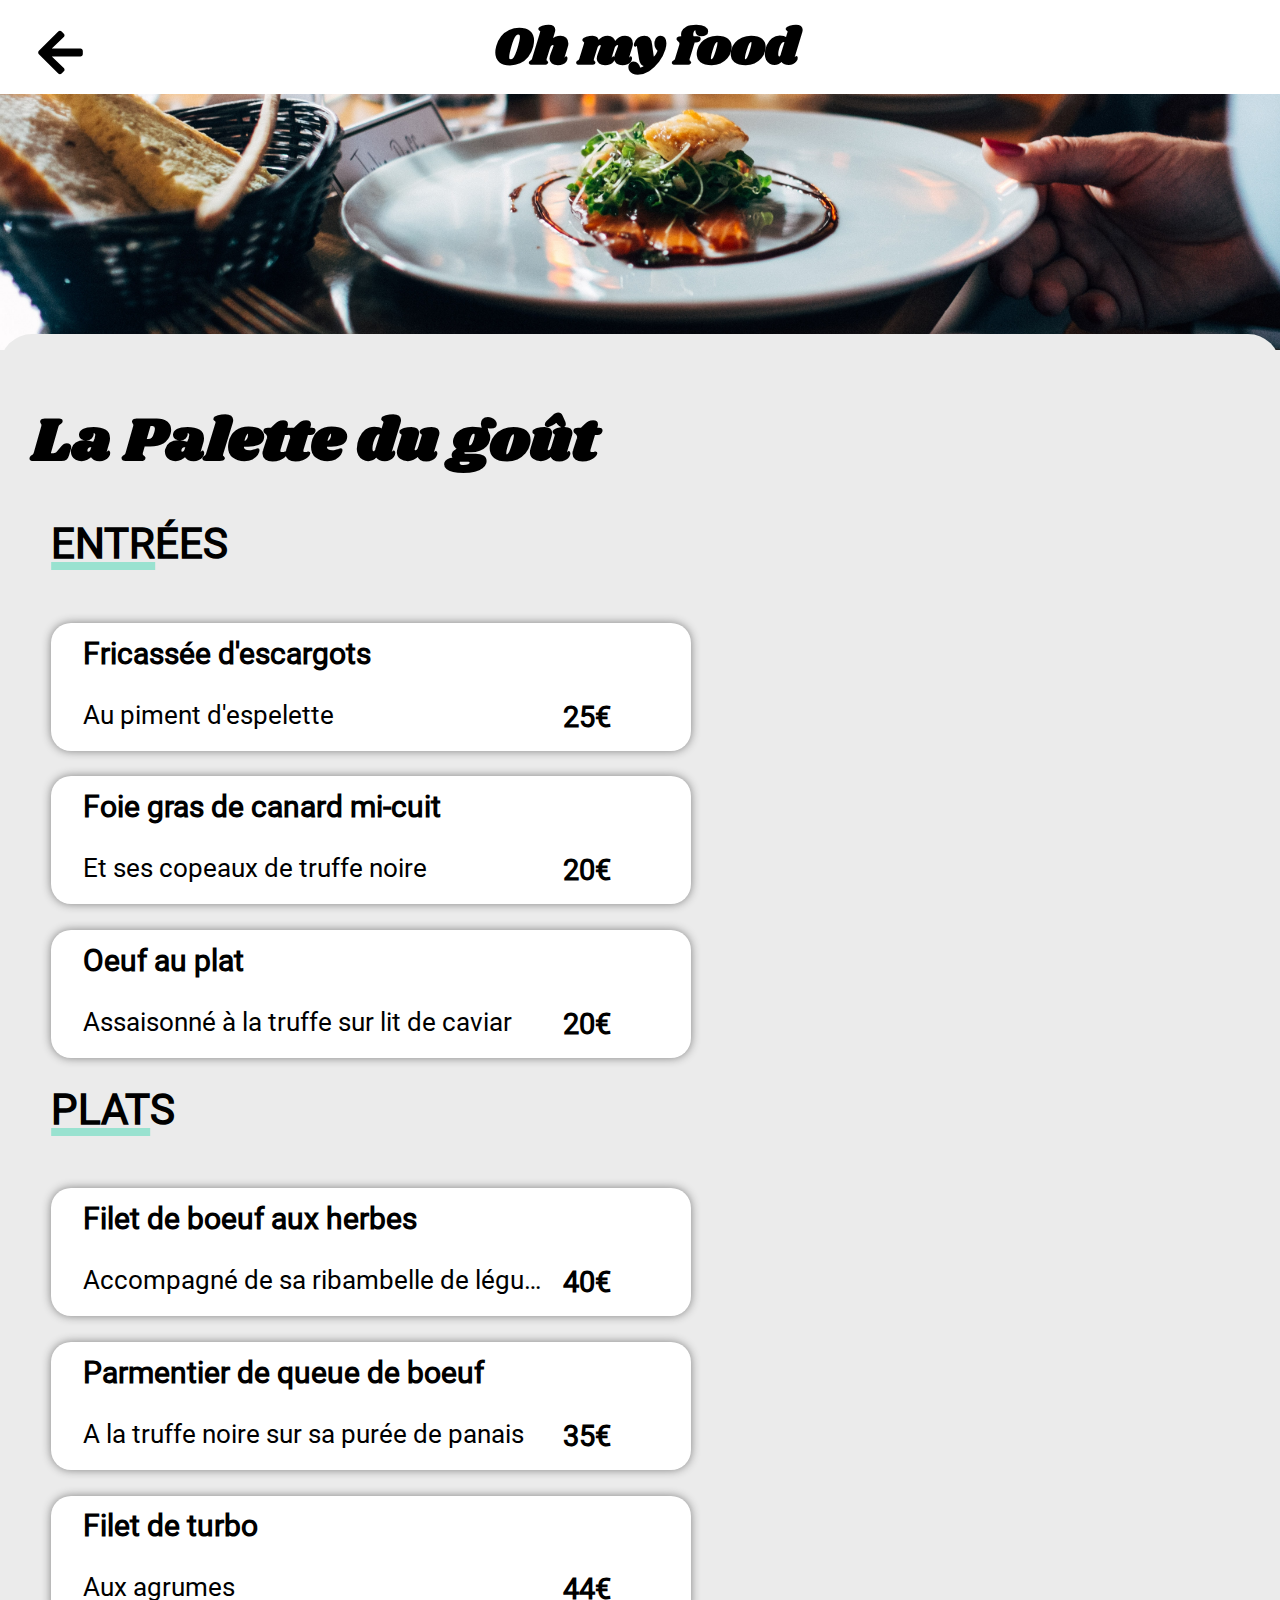
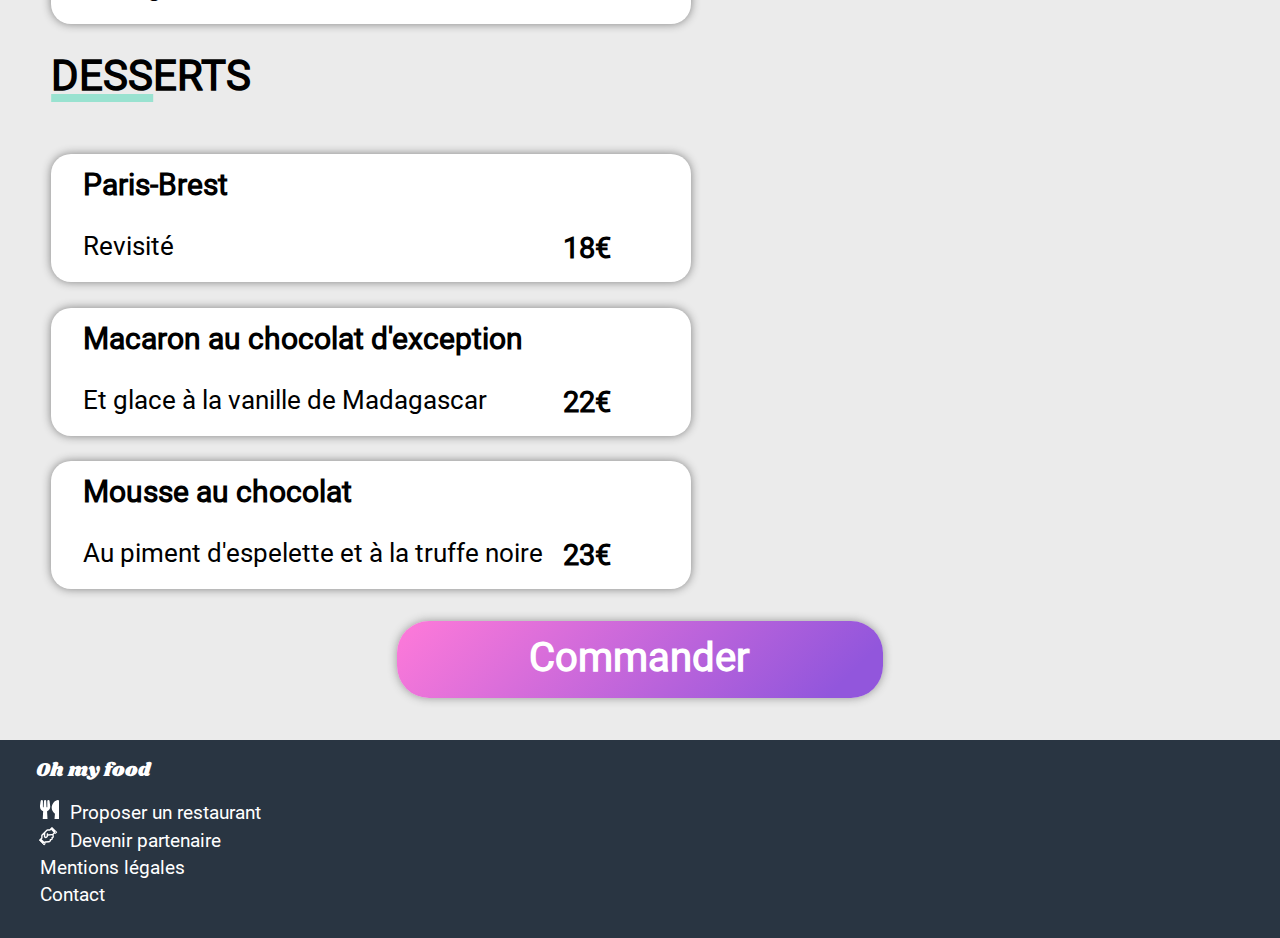
==== commit 94852493: "Amélioration effet coeur" ====
--- a/menu_1.html
+++ b/menu_1.html
@@ -4,6 +4,7 @@
     <meta charset="UTF-8">
     <meta http-equiv="X-UA-Compatible" content="IE=edge">
     <meta name="viewport" content="width=device-width, initial-scale=1.0">
+    <link rel="stylesheet" href="https://use.fontawesome.com/releases/v5.15.3/css/all.css" integrity="sha384-SZXxX4whJ79/gErwcOYf+zWLeJdY/qpuqC4cAa9rOGUstPomtqpuNWT9wdPEn2fk" crossorigin="anonymous">
     <link rel="stylesheet" href="sass/main.css">
     <title>La Palette du goût</title>
 </head>
@@ -16,14 +17,15 @@
     <div class="menu__titre">
         <h2>La Palette du goût</h2>
         <div class="coeur">
-            <img src="public/img/icones/CoeurVide.svg" alt="">
-            <img src="public/img/icones/CoeurPlein.svg" alt="">
+            <i class="far fa-heart"></i>
+            <i class="fas fa-heart"></i>
         </div>
     </div>
     <section class="menu__entrees">
         <h3><span class="souligne">Entr</span>ées</h3>
-        <input type="checkbox" id="Menu1_Item1">
         <div class="item item--A1">
+            <input type="checkbox" id="Menu1_Item1">
+            <label for="Menu1_Item1"></label>
             <p class="item__principal">Fricassée d'escargots</p>
             <p class="item__secondaire">Au piment d'espelette</p>
             <p class="item__prix">25€</p>
@@ -31,8 +33,9 @@
                 <img src="public/img/icones/Encoche.svg" alt="">
             </div>
         </div>
-        <input type="checkbox" id="Menu1_Item2">
         <div class="item item--A2">
+            <input type="checkbox" id="Menu1_Item2">
+            <label for="Menu1_Item2"></label>
             <p class="item__principal">Foie gras de canard mi-cuit</p>
             <p class="item__secondaire">Et ses copeaux de truffe noire</p>
             <p class="item__prix">20€</p>
@@ -40,8 +43,9 @@
                 <img src="public/img/icones/Encoche.svg" alt="">
             </div>
         </div>
-        <input type="checkbox" id="Menu1_Item3">
         <div class="item item--A3">
+            <input type="checkbox" id="Menu1_Item3">
+            <label for="Menu1_Item3"></label>
             <p class="item__principal">Oeuf au plat</p>
             <p class="item__secondaire">Assaisonné à la truffe sur lit de caviar</p>
             <p class="item__prix">20€</p>
@@ -52,8 +56,9 @@
     </section>
     <section class="menu__plats">
         <h3><span class="souligne">Plat</span>s</h3>
-        <input type="checkbox" id="Menu1_Item4">
         <div class="item item--A4">
+            <input type="checkbox" id="Menu1_Item4">
+            <label for="Menu1_Item3"></label>
             <p class="item__principal">Filet de boeuf aux herbes</p>
             <p class="item__secondaire">Accompagné de sa ribambelle de légumes</p>
             <p class="item__prix">40€</p>
@@ -63,6 +68,8 @@
         </div>
         <input type="checkbox" id="Menu1_Item5">
         <div class="item item--A5">
+            <input type="checkbox" id="Menu1_Item5">
+            <label for="Menu1_Item5"></label>
             <p class="item__principal">Parmentier de queue de boeuf</p>
             <p class="item__secondaire">A la truffe noire sur sa purée de panais</p>
             <p class="item__prix">35€</p>
@@ -70,8 +77,9 @@
                 <img src="public/img/icones/Encoche.svg" alt="">
             </div>
         </div>
-        <input type="checkbox" id="Menu1_Item6">
         <div class="item item--A6">
+            <input type="checkbox" id="Menu1_Item6">
+            <label for="Menu1_Item6"></label>
             <p class="item__principal">Filet de turbo</p>
             <p class="item__secondaire">Aux agrumes</p>
             <p class="item__prix">44€</p>
@@ -82,8 +90,9 @@
     </section>
     <section class="menu__desserts">
         <h3><span class="souligne">Dess</span>erts</h3>
-        <input type="checkbox" id="Menu1_Item7">
         <div class="item item--A7">
+            <input type="checkbox" id="Menu1_Item7">
+            <label for="Menu1_Item7"></label>
             <p class="item__principal">Paris-Brest</p>
             <p class="item__secondaire">Revisité</p>
             <p class="item__prix">18€</p>
@@ -91,8 +100,9 @@
                 <img src="public/img/icones/Encoche.svg" alt="">
             </div>
         </div>
-        <input type="checkbox" id="Menu1_Item8">
         <div class="item item--A8">
+            <input type="checkbox" id="Menu1_Item8">
+            <label for="Menu1_Item8"></label>
             <p class="item__principal">Macaron au chocolat d'exception</p>
             <p class="item__secondaire">Et glace à la vanille de Madagascar</p>
             <p class="item__prix">22€</p>
@@ -100,8 +110,9 @@
                 <img src="public/img/icones/Encoche.svg" alt="">
             </div>
         </div>
-        <input type="checkbox" id="Menu1_Item9">
         <div class="item item--A9">
+            <input type="checkbox" id="Menu1_Item9">
+            <label for="Menu1_Item9"></label>
             <p class="item__principal">Mousse au chocolat</p>
             <p class="item__secondaire">Au piment d'espelette et à la truffe noire</p>
             <p class="item__prix">23€</p>
--- a/sass/main.css
+++ b/sass/main.css
@@ -456,9 +456,6 @@
   font-family: 'Roboto';
   -webkit-transition: all ease 2s;
   transition: all ease 2s;
-  /*input:not(:checked)+div:hover>&__encoche img{
-        animation: Rotation 0.6s linear 0s 1 normal;
-    }*/
 }
 
 @media screen and (max-width: 400px) {
@@ -515,6 +512,16 @@
     width: 40rem;
     height: 8rem;
   }
+}
+
+.item label {
+  position: absolute;
+  display: inline-block;
+  -webkit-box-sizing: border-box;
+          box-sizing: border-box;
+  width: 100%;
+  height: 100%;
+  z-index: 100;
 }
 
 .item__principal {
@@ -848,28 +855,49 @@
   }
 }
 
-.item:hover > .item__principal, input:checked + div > .item__principal {
+.item:hover > .item__principal {
   border-top-right-radius: 0;
   width: 80%;
 }
 
-.item:hover > .item__secondaire, input:checked + div > .item__secondaire {
+.item:hover > .item__secondaire {
   width: 60%;
 }
 
-.item:hover > .item__prix, input:checked + div > .item__prix {
+.item:hover > .item__prix {
   border-bottom-right-radius: 0;
   left: 60%;
   padding: 2.0% 5% 0 5%;
 }
 
-.item:hover > .item__encoche, input:checked + div > .item__encoche {
+.item:hover > .item__encoche {
   padding: 5%;
   left: 80%;
   width: 20%;
 }
 
-.item:hover > .item__encoche img {
+input:checked ~ .item__principal {
+  border-top-right-radius: 0;
+  width: 80%;
+}
+
+input:checked ~ .item__secondaire {
+  width: 60%;
+}
+
+input:checked ~ .item__prix {
+  border-bottom-right-radius: 0;
+  left: 60%;
+  padding: 2.0% 5% 0 5%;
+}
+
+input:checked ~ .item__encoche {
+  padding: 5%;
+  left: 80%;
+  width: 20%;
+}
+
+.item:hover > input:not(:checked) ~ .item__encoche img {
   -webkit-animation: Rotation 0.6s linear 0s 1 normal;
           animation: Rotation 0.6s linear 0s 1 normal;
 }
@@ -1098,6 +1126,7 @@
   left: 80%;
   width: 2rem;
   height: 2rem;
+  font-size: 2rem;
   padding: 0;
   margin: 0;
 }
@@ -1106,6 +1135,7 @@
   .carte__nom__coeur {
     width: 2.25rem;
     height: 2.25rem;
+    font-size: 2.25rem;
   }
 }
 
@@ -1113,6 +1143,7 @@
   .carte__nom__coeur {
     width: 2.75rem;
     height: 2.75rem;
+    font-size: 2.75rem;
   }
 }
 
@@ -1120,36 +1151,41 @@
   .carte__nom__coeur {
     width: 3rem;
     height: 3rem;
-  }
-}
-
-.carte__nom__coeur img:nth-child(1) {
+    font-size: 3rem;
+  }
+}
+
+.carte__nom__coeur i:nth-child(1) {
   -webkit-box-sizing: border-box;
           box-sizing: border-box;
   position: absolute;
   top: 0%;
   left: 0%;
+  color: #000;
   opacity: 1;
   -webkit-transition: all ease 600ms;
   transition: all ease 600ms;
 }
 
-.carte__nom__coeur img:nth-child(2) {
+.carte__nom__coeur i:nth-child(2) {
   -webkit-box-sizing: border-box;
           box-sizing: border-box;
   position: absolute;
   top: 0%;
   left: 0%;
+  background: -webkit-linear-gradient(45deg, #FF79DA, #9356DC);
+  -webkit-background-clip: text;
+  -webkit-text-fill-color: transparent;
   opacity: 0;
   -webkit-transition: all ease 600ms;
   transition: all ease 600ms;
 }
 
-.carte__nom__coeur:hover img:nth-child(1) {
+.carte__nom__coeur:hover i:nth-child(1) {
   opacity: 0;
 }
 
-.carte__nom__coeur:hover img:nth-child(2) {
+.carte__nom__coeur:hover i:nth-child(2) {
   opacity: 1;
 }
 
@@ -2430,6 +2466,7 @@
   left: 85%;
   width: 2rem;
   height: 2rem;
+  font-size: 2rem;
   padding: 0;
   margin: 0;
 }
@@ -2438,6 +2475,7 @@
   .menu__titre .coeur {
     width: 2.25rem;
     height: 2.25rem;
+    font-size: 2.25rem;
   }
 }
 
@@ -2445,6 +2483,7 @@
   .menu__titre .coeur {
     width: 2.75rem;
     height: 2.75rem;
+    font-size: 2.75rem;
   }
 }
 
@@ -2452,6 +2491,7 @@
   .menu__titre .coeur {
     width: 3.25rem;
     height: 3.25rem;
+    font-size: 3.25rem;
   }
 }
 
@@ -2459,6 +2499,7 @@
   .menu__titre .coeur {
     width: 3.75rem;
     height: 3.75rem;
+    font-size: 3.75rem;
   }
 }
 
@@ -2466,6 +2507,7 @@
   .menu__titre .coeur {
     width: 4.25rem;
     height: 4.25rem;
+    font-size: 4.25rem;
   }
 }
 
@@ -2473,6 +2515,7 @@
   .menu__titre .coeur {
     width: 4.75rem;
     height: 4.75rem;
+    font-size: 4.75rem;
   }
 }
 
@@ -2480,36 +2523,41 @@
   .menu__titre .coeur {
     width: 5.25rem;
     height: 5.25rem;
-  }
-}
-
-.menu__titre .coeur img:nth-child(1) {
+    font-size: 5.25rem;
+  }
+}
+
+.menu__titre .coeur i:nth-child(1) {
   -webkit-box-sizing: border-box;
           box-sizing: border-box;
   position: absolute;
   top: 0%;
   left: 0%;
+  color: #000;
   opacity: 1;
   -webkit-transition: all ease 600ms;
   transition: all ease 600ms;
 }
 
-.menu__titre .coeur img:nth-child(2) {
+.menu__titre .coeur i:nth-child(2) {
   -webkit-box-sizing: border-box;
           box-sizing: border-box;
   position: absolute;
   top: 0%;
   left: 0%;
+  background: -webkit-linear-gradient(45deg, #FF79DA, #9356DC);
+  -webkit-background-clip: text;
+  -webkit-text-fill-color: transparent;
   opacity: 0;
   -webkit-transition: all ease 600ms;
   transition: all ease 600ms;
 }
 
-.menu__titre .coeur:hover img:nth-child(1) {
+.menu__titre .coeur:hover i:nth-child(1) {
   opacity: 0;
 }
 
-.menu__titre .coeur:hover img:nth-child(2) {
+.menu__titre .coeur:hover i:nth-child(2) {
   opacity: 1;
 }
 
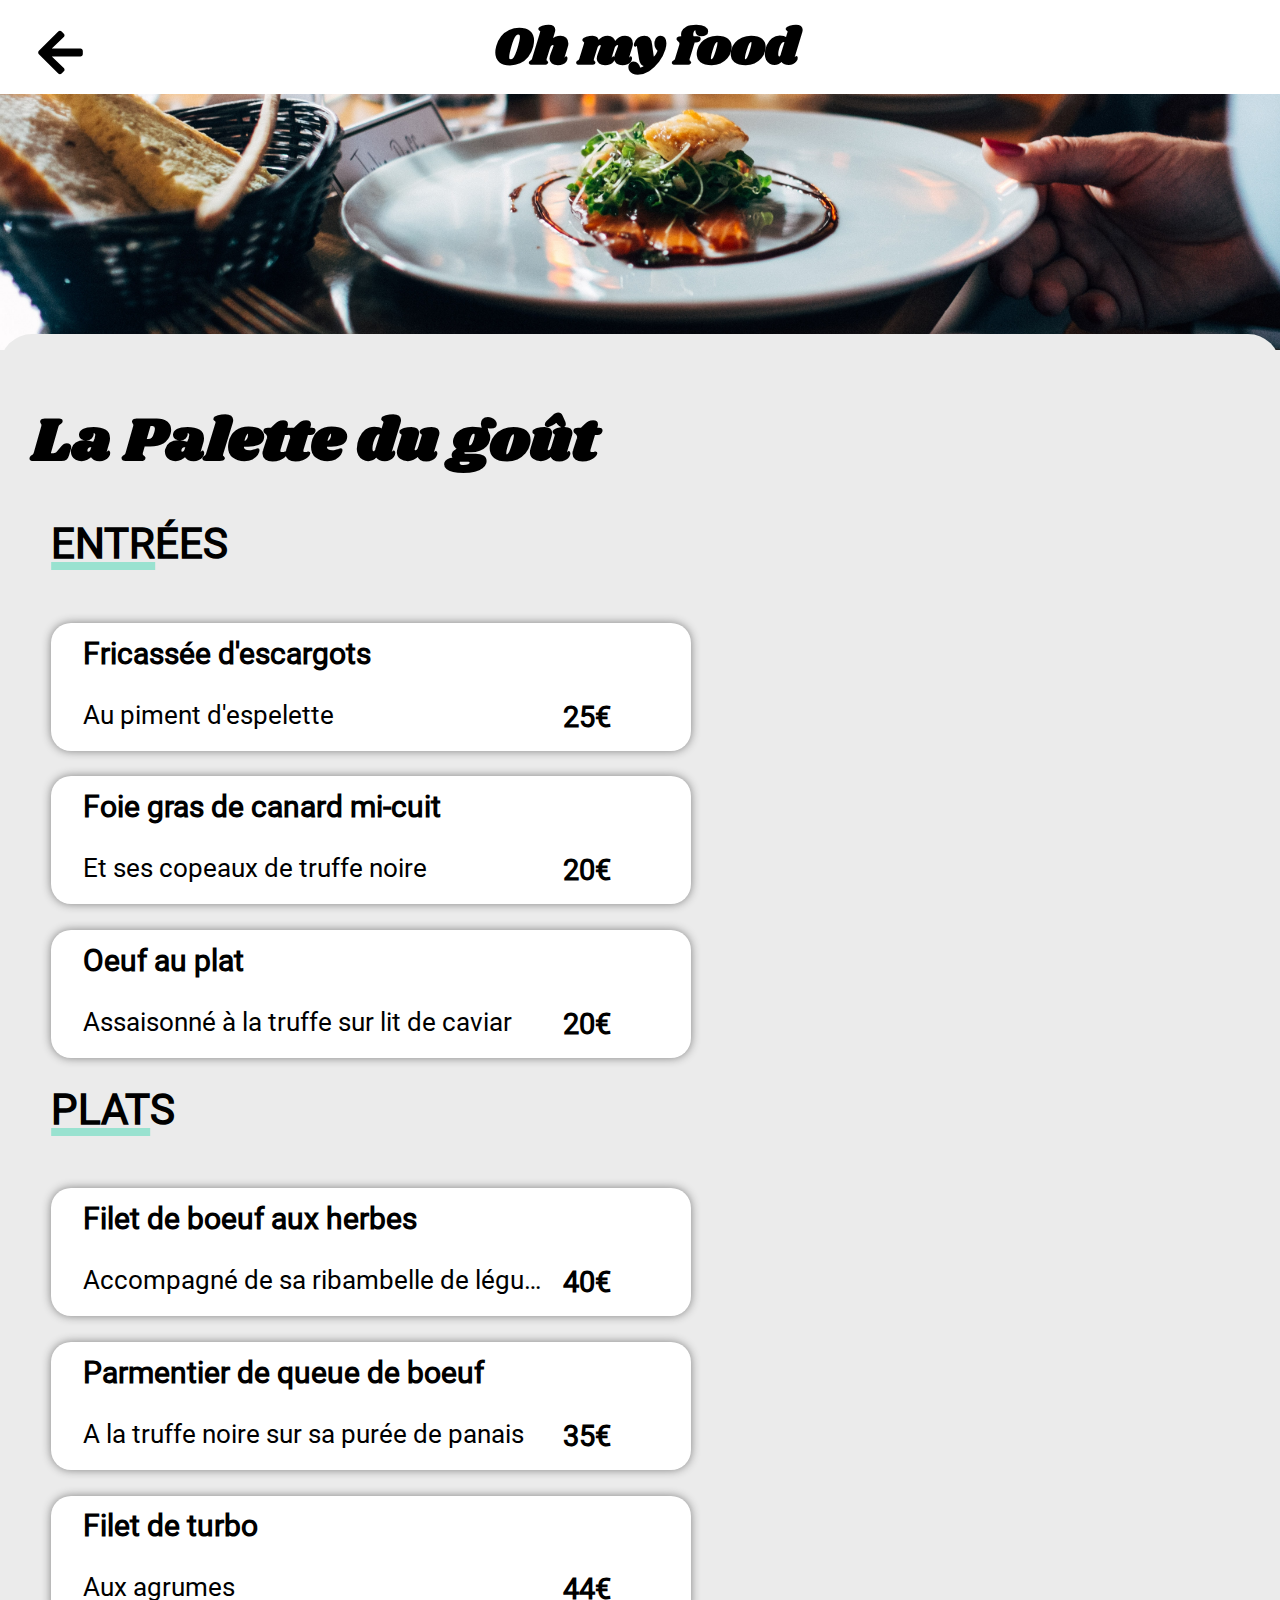
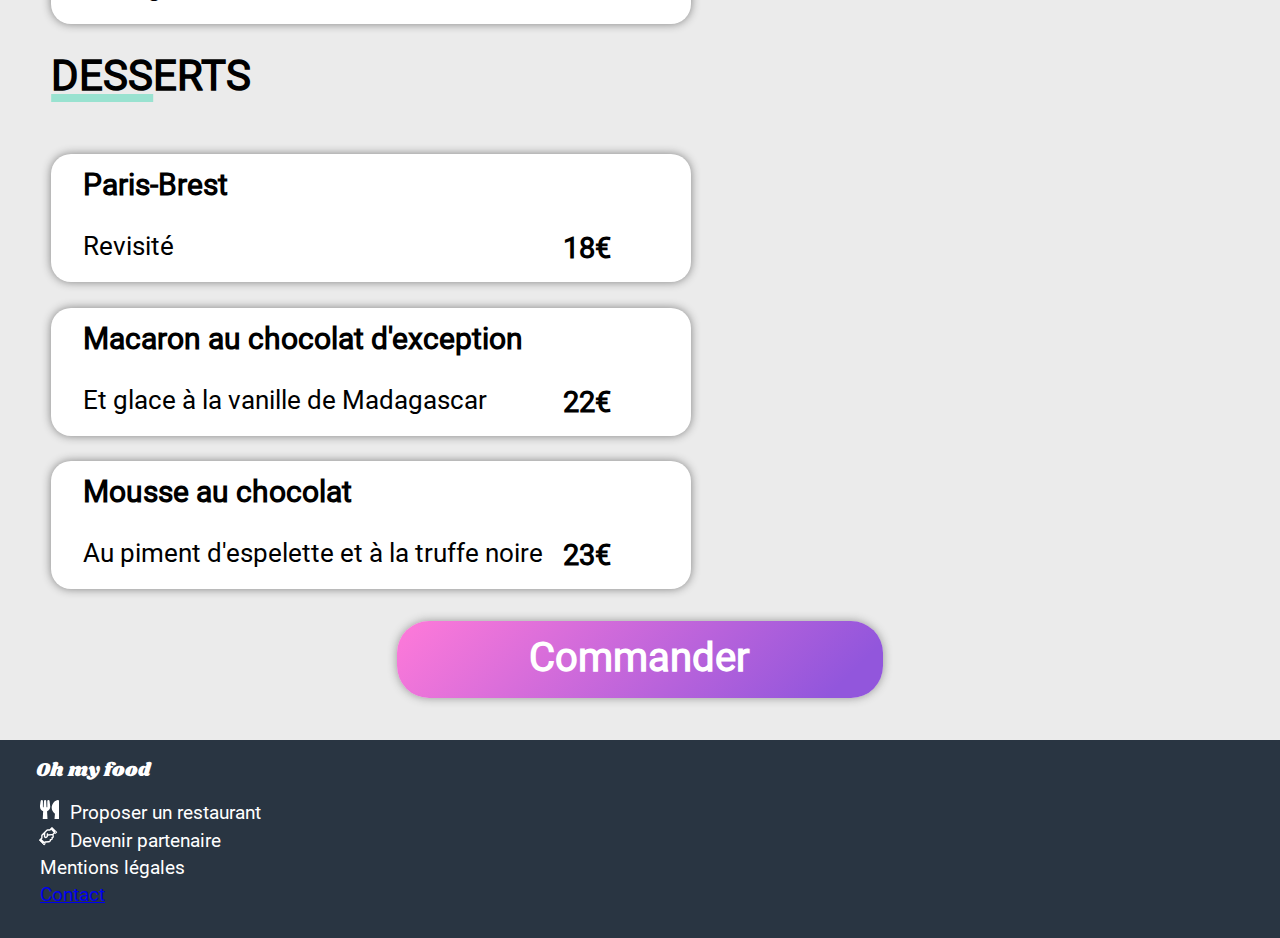
==== commit ac182dec: "Finalisation du loading spinner" ====
--- a/menu_1.html
+++ b/menu_1.html
@@ -131,7 +131,7 @@
                 <li>Proposer un restaurant</li>
                 <li>Devenir partenaire</li>
                 <li>Mentions légales</li>
-                <li>Contact</li>
+                <li><a href="mailto:exempleP3-10032021OhMyFood@orange.fr">Contact</a></li>
             </ul>
         </nav>
     </footer>
--- a/sass/main.css
+++ b/sass/main.css
@@ -121,6 +121,42 @@
   100% {
     opacity: 1;
     margin-top: 0px;
+  }
+}
+
+@-webkit-keyframes PopUp {
+  0% {
+    -webkit-transform: scale(1);
+            transform: scale(1);
+    z-index: 1;
+  }
+  99% {
+    -webkit-transform: scale(1);
+            transform: scale(1);
+    z-index: 1;
+  }
+  100% {
+    -webkit-transform: scale(0);
+            transform: scale(0);
+    z-index: 0;
+  }
+}
+
+@keyframes PopUp {
+  0% {
+    -webkit-transform: scale(1);
+            transform: scale(1);
+    z-index: 1;
+  }
+  99% {
+    -webkit-transform: scale(1);
+            transform: scale(1);
+    z-index: 1;
+  }
+  100% {
+    -webkit-transform: scale(0);
+            transform: scale(0);
+    z-index: 0;
   }
 }
 
@@ -521,7 +557,7 @@
           box-sizing: border-box;
   width: 100%;
   height: 100%;
-  z-index: 100;
+  z-index: 1;
 }
 
 .item__principal {
@@ -1410,14 +1446,31 @@
   }
 }
 
+.conteneurPopUp {
+  position: fixed;
+  top: 0%;
+  left: 0%;
+  width: 100%;
+  height: 100%;
+  display: -webkit-box;
+  display: -ms-flexbox;
+  display: flex;
+  -webkit-box-orient: horizontal;
+  -webkit-box-direction: normal;
+      -ms-flex-flow: row nowrap;
+          flex-flow: row nowrap;
+  -webkit-animation: PopUp 3s linear 0s 1 normal backwards;
+          animation: PopUp 3s linear 0s 1 normal backwards;
+}
+
 .loadingspinner {
   -webkit-box-sizing: border-box;
           box-sizing: border-box;
   position: fixed;
   display: block;
   visibility: hidden;
-  z-index: 100;
-  top: 25%;
+  z-index: 2;
+  top: 35%;
   left: 45%;
   width: 15%;
   height: 15%;
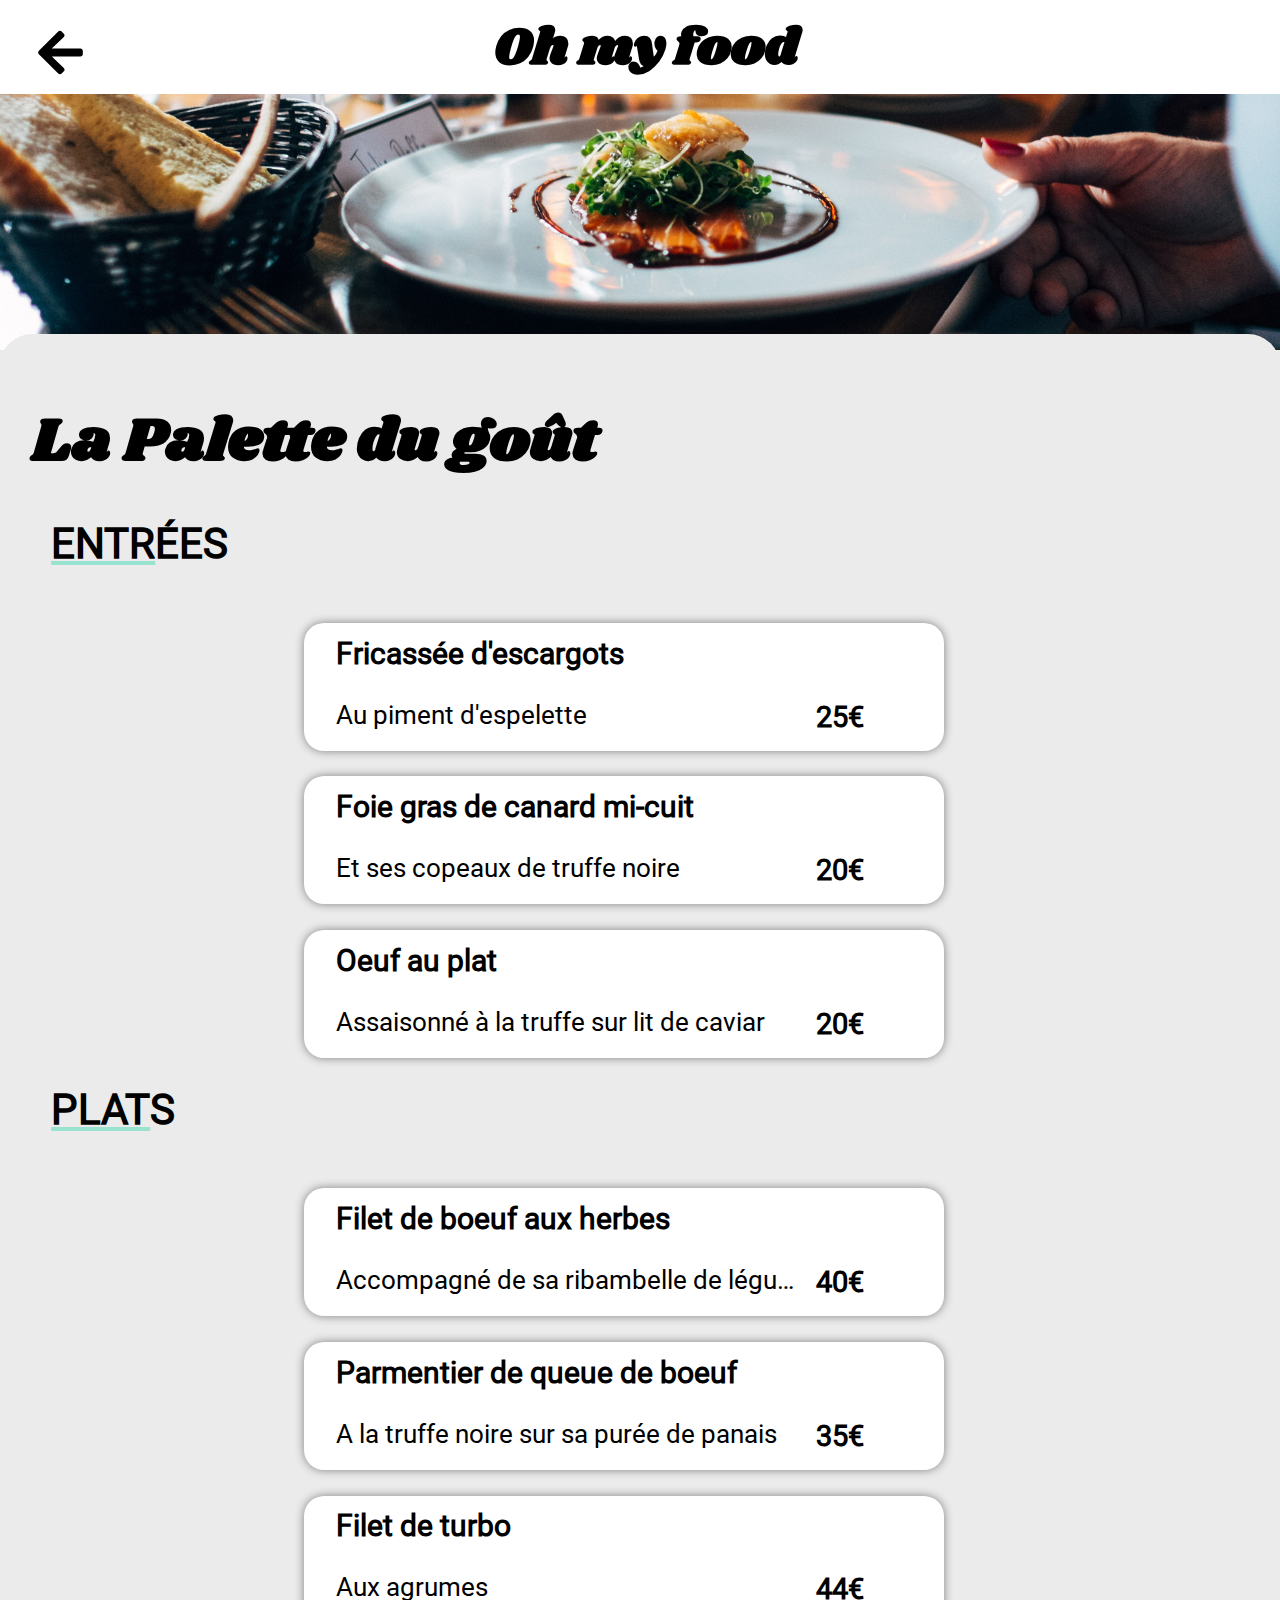
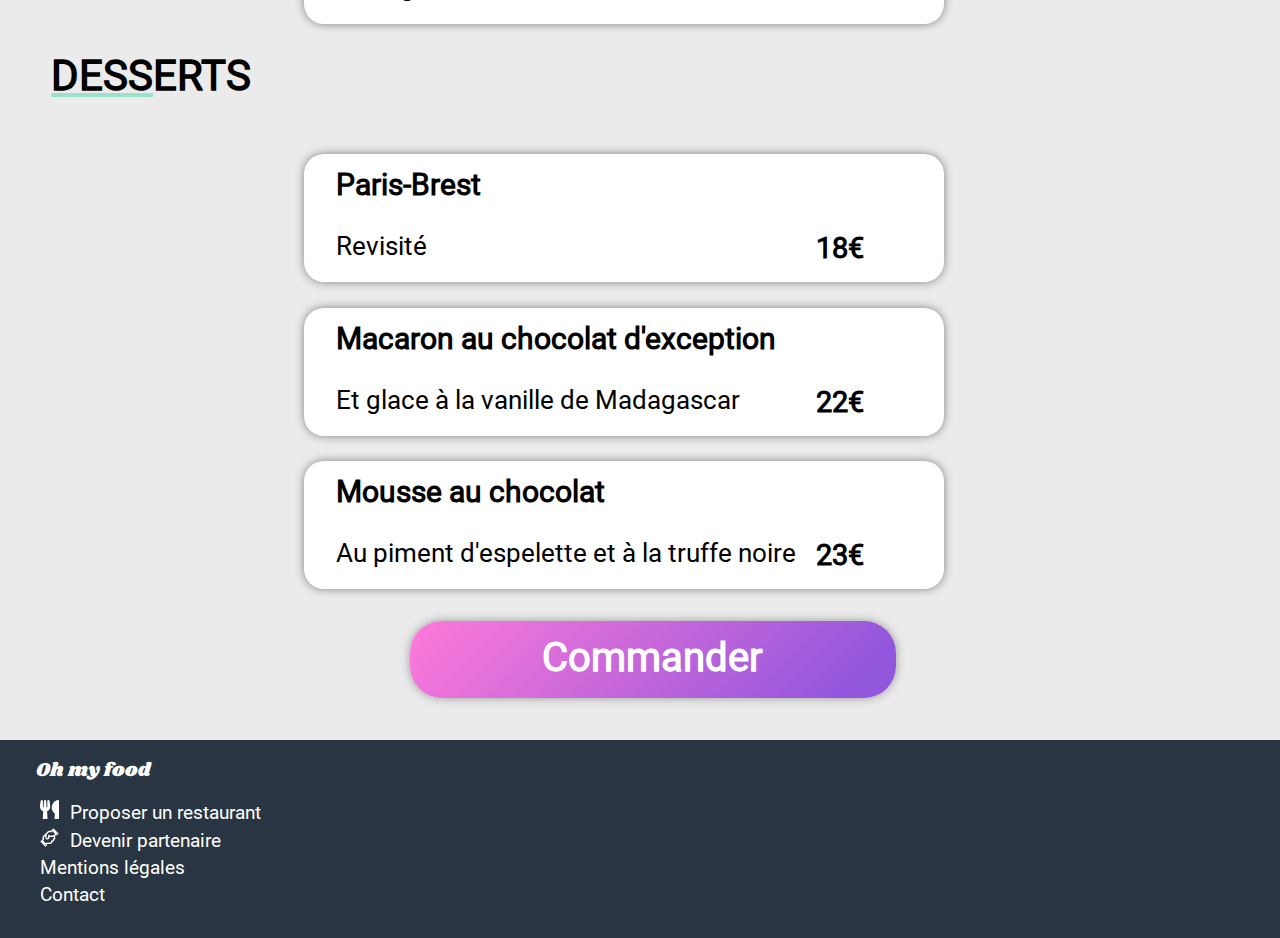
==== commit a2338552: "Version finale" ====
--- a/menu_1.html
+++ b/menu_1.html
@@ -58,7 +58,7 @@
         <h3><span class="souligne">Plat</span>s</h3>
         <div class="item item--A4">
             <input type="checkbox" id="Menu1_Item4">
-            <label for="Menu1_Item3"></label>
+            <label for="Menu1_Item4"></label>
             <p class="item__principal">Filet de boeuf aux herbes</p>
             <p class="item__secondaire">Accompagné de sa ribambelle de légumes</p>
             <p class="item__prix">40€</p>
@@ -66,7 +66,6 @@
                 <img src="public/img/icones/Encoche.svg" alt="">
             </div>
         </div>
-        <input type="checkbox" id="Menu1_Item5">
         <div class="item item--A5">
             <input type="checkbox" id="Menu1_Item5">
             <label for="Menu1_Item5"></label>
@@ -131,7 +130,7 @@
                 <li>Proposer un restaurant</li>
                 <li>Devenir partenaire</li>
                 <li>Mentions légales</li>
-                <li><a href="mailto:exempleP3-10032021OhMyFood@orange.fr">Contact</a></li>
+                <li><a href="mailto:P3-10032021OhMyFood@orange.fr">Contact</a></li>
             </ul>
         </nav>
     </footer>
--- a/sass/main.css
+++ b/sass/main.css
@@ -547,6 +547,48 @@
   .item {
     width: 40rem;
     height: 8rem;
+  }
+}
+
+@media screen and (min-width: 900px) {
+  .item {
+    margin-left: 8rem;
+  }
+}
+
+@media screen and (min-width: 1000px) {
+  .item {
+    margin-left: 11rem;
+  }
+}
+
+@media screen and (min-width: 1100px) {
+  .item {
+    margin-left: 15rem;
+  }
+}
+
+@media screen and (min-width: 1200px) {
+  .item {
+    margin-left: 19rem;
+  }
+}
+
+@media screen and (min-width: 1300px) {
+  .item {
+    margin-left: 22rem;
+  }
+}
+
+@media screen and (min-width: 1400px) {
+  .item {
+    margin-left: 25rem;
+  }
+}
+
+@media screen and (min-width: 1500px) {
+  .item {
+    margin-left: 28rem;
   }
 }
 
@@ -1471,9 +1513,9 @@
   visibility: hidden;
   z-index: 2;
   top: 35%;
-  left: 45%;
-  width: 15%;
-  height: 15%;
+  left: 40%;
+  width: 25%;
+  height: 25%;
   border-radius: 50% 50%;
   background: -webkit-gradient(linear, left top, right top, from(#9356DC), color-stop(#FF79DA), to(#99E2D0));
   background: linear-gradient(90deg, #9356DC, #FF79DA, #99E2D0);
@@ -1843,7 +1885,6 @@
           box-sizing: border-box;
   width: 100%;
   margin: 0;
-  padding: 0;
   top: 0;
   display: -webkit-box;
   display: -ms-flexbox;
@@ -1858,7 +1899,6 @@
   -webkit-box-align: start;
       -ms-flex-align: start;
           align-items: flex-start;
-  padding: 0 auto;
   background-color: white;
   padding-top: 1rem;
   padding-bottom: 1rem;
@@ -1926,7 +1966,7 @@
   background: url("../public/img/icones/PoigneeMain.svg");
   background-repeat: no-repeat;
   background-size: 100%;
-  background-position: bottom 50%;
+  background-position: bottom 50% left 0%;
   margin-right: 0.7rem;
 }
 
@@ -1969,21 +2009,21 @@
 }
 
 .menu .souligne {
-  -webkit-text-decoration: underline 4px solid #99E2D0;
-          text-decoration: underline 4px solid #99E2D0;
+  -webkit-text-decoration: underline solid #99E2D0;
+          text-decoration: underline solid #99E2D0;
 }
 
 @media screen and (min-width: 550px) {
   .menu .souligne {
-    -webkit-text-decoration: underline 6px solid #99E2D0;
-            text-decoration: underline 6px solid #99E2D0;
+    -webkit-text-decoration: underline solid #99E2D0;
+            text-decoration: underline solid #99E2D0;
   }
 }
 
 @media screen and (min-width: 800px) {
   .menu .souligne {
-    -webkit-text-decoration: underline 8px solid #99E2D0;
-            text-decoration: underline 8px solid #99E2D0;
+    -webkit-text-decoration: underline solid #99E2D0;
+            text-decoration: underline solid #99E2D0;
   }
 }
 
@@ -2017,7 +2057,7 @@
   background-image: url("../public/img/icones/FlecheGauche.svg");
   background-repeat: no-repeat;
   background-size: contain;
-  background-position: top 50%;
+  background-position: top 50% left 0%;
 }
 
 @media screen and (min-width: 400px) {
@@ -2158,7 +2198,7 @@
   }
 }
 
-@media screen and (max-width: 900) {
+@media screen and (max-width: 900px) {
   .menu__header__photo--1 {
     background-position: left 0% top 25%;
   }
@@ -2620,7 +2660,6 @@
           box-sizing: border-box;
   width: 100%;
   margin: 0;
-  padding: 0;
   top: -3.8rem;
   display: -webkit-box;
   display: -ms-flexbox;
@@ -2635,7 +2674,6 @@
   -webkit-box-align: start;
       -ms-flex-align: start;
           align-items: flex-start;
-  padding: 0 auto;
   background-color: #ebebeb;
 }
 
@@ -2691,7 +2729,6 @@
           box-sizing: border-box;
   width: 100%;
   margin: 0;
-  padding: 0;
   top: -3.8rem;
   display: -webkit-box;
   display: -ms-flexbox;
@@ -2706,7 +2743,6 @@
   -webkit-box-align: start;
       -ms-flex-align: start;
           align-items: flex-start;
-  padding: 0 auto;
   background-color: #ebebeb;
 }
 
@@ -2762,7 +2798,6 @@
           box-sizing: border-box;
   width: 100%;
   margin: 0;
-  padding: 0;
   top: -3.8rem;
   display: -webkit-box;
   display: -ms-flexbox;
@@ -2777,7 +2812,6 @@
   -webkit-box-align: start;
       -ms-flex-align: start;
           align-items: flex-start;
-  padding: 0 auto;
   background-color: #ebebeb;
 }
 
@@ -2833,7 +2867,6 @@
           box-sizing: border-box;
   width: 100%;
   margin: 0;
-  padding: 0;
   top: -2.6rem;
   display: -webkit-box;
   display: -ms-flexbox;
@@ -2848,7 +2881,6 @@
   -webkit-box-align: start;
       -ms-flex-align: start;
           align-items: flex-start;
-  padding: 0 auto;
   background-color: #ebebeb;
 }
 
@@ -2901,7 +2933,7 @@
 @media screen and (min-width: 1100px) {
   .menu__commande .bouton {
     width: 38%;
-    margin: auto 31%;
+    margin: auto 32%;
   }
 }
 
@@ -2918,7 +2950,6 @@
           box-sizing: border-box;
   width: 100%;
   margin: 0;
-  padding: 0;
   top: 0;
   display: -webkit-box;
   display: -ms-flexbox;
@@ -2933,7 +2964,6 @@
   -webkit-box-align: start;
       -ms-flex-align: start;
           align-items: flex-start;
-  padding: 0 auto;
   background-color: white;
   padding-top: 1rem;
   padding-bottom: 1rem;
@@ -3001,7 +3031,7 @@
   background: url("../public/img/icones/PoigneeMain.svg");
   background-repeat: no-repeat;
   background-size: 100%;
-  background-position: bottom 50%;
+  background-position: bottom 50% left 0%;
   margin-right: 0.7rem;
 }
 
@@ -3012,6 +3042,24 @@
   }
 }
 
+.menu__footer__navigation ul li a:-webkit-any-link {
+  color: white;
+  text-decoration: none;
+  font-weight: normal;
+}
+
+.menu__footer__navigation ul li a:-moz-any-link {
+  color: white;
+  text-decoration: none;
+  font-weight: normal;
+}
+
+.menu__footer__navigation ul li a:any-link {
+  color: white;
+  text-decoration: none;
+  font-weight: normal;
+}
+
 .item--A1 {
   -webkit-transform-origin: bottom center;
           transform-origin: bottom center;
